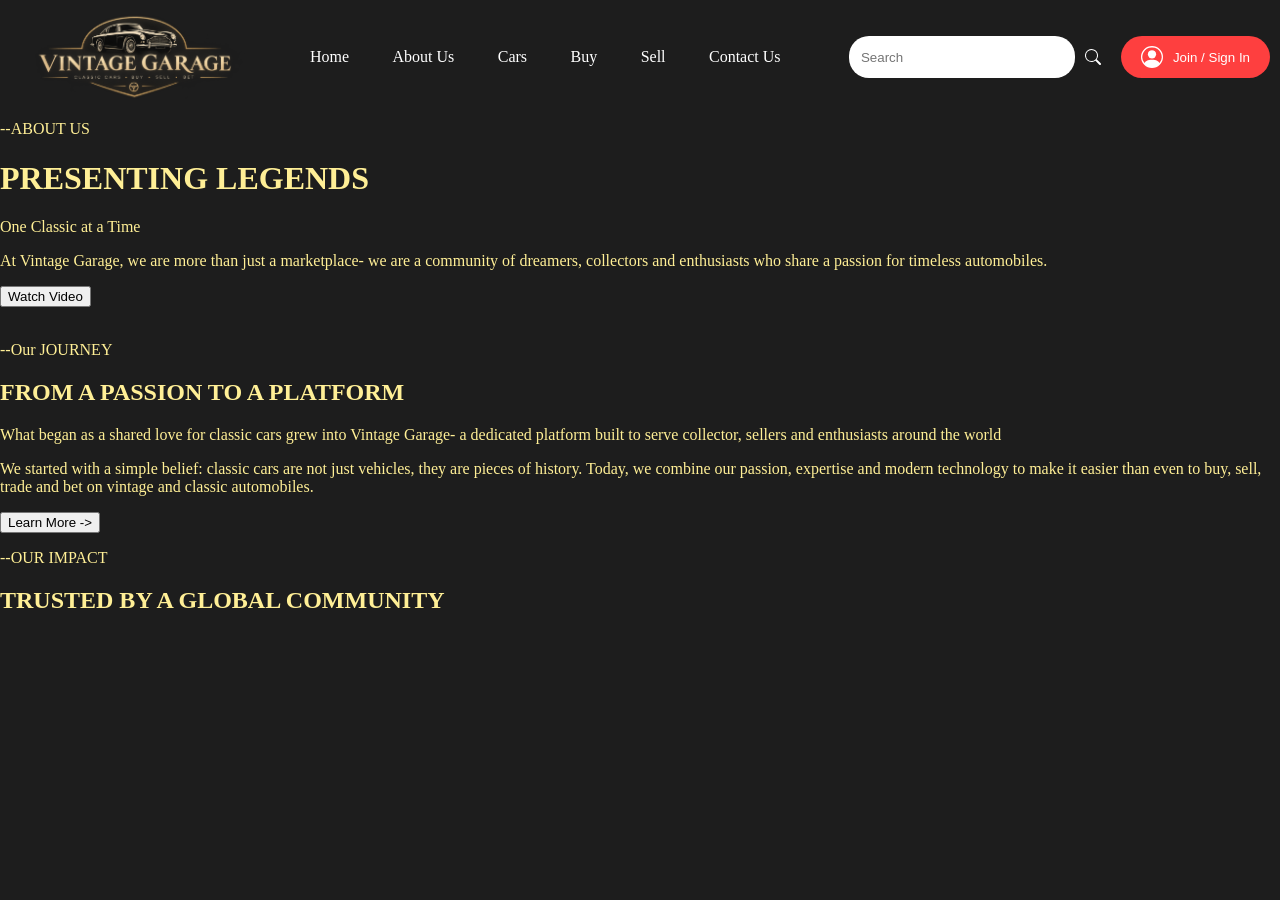
==== About.html @ 6bc0d579 "Initial commit" ====
<!DOCTYPE html>
<html lang="en">
  <head>
  <link rel="stylesheet" href="Style/about.css">
   <link rel="stylesheet" href="Style/nav.css">
    
    <style>

    </style>

   </head>
   <body>

	  <div class="top">

      <div class="logo">
        <img class="logo-img" alt="Main-Logo" src="pic/logo.png">
      </div>    
						
      <div class="navi">
        <div class="nav-tab"><a>Home </a></div>
        <div class="nav-tab"><a>About Us</a></div>
        <div class="nav-tab"><a>Cars</a></div>
        <div class="nav-tab"><a>Buy</a></div>
        <div class="nav-tab"><a>Sell</a></div>
        <div class="nav-tab"><a>Contact Us</a></div>
      </div>

      <div class="search">
        <input class="search-bar" type="text" placeholder="Search">
        <svg xmlns="http://www.w3.org/2000/svg" width="20" height="20" fill="currentColor" class="bi-bi-search" viewBox="0 0 16 16">
          <path d="M11.742 10.344a6.5 6.5 0 1 0-1.397 1.398h-.001q.044.06.098.115l3.85 3.85a1 1 0 0 0 1.415-1.414l-3.85-3.85a1 1 0 0 0-.115-.1zM12 6.5a5.5 5.5 0 1 1-11 0 5.5 5.5 0 0 1 11 0"/>
        </svg>
      </div>

      <div  class="login">
        <button>
          <svg xmlns="http://www.w3.org/2000/svg" width="22" height="22" fill="currentColor" class="bi-bi-person-circle" viewBox="0 0 16 16">
            <path d="M11 6a3 3 0 1 1-6 0 3 3 0 0 1 6 0"/>
            <path fill-rule="evenodd" d="M0 8a8 8 0 1 1 16 0A8 8 0 0 1 0 8m8-7a7 7 0 0 0-5.468 11.37C3.242 11.226 4.805 10 8 10s4.757 1.225 5.468 2.37A7 7 0 0 0 8 1"/>
          </svg>
          Join / Sign In
        </button>
      </div>     
    </div>



    <div>
      <P>--ABOUT US</P>
      <h1>PRESENTING LEGENDS</h1>
      <p>One Classic at a Time</p>
      <p>At Vintage Garage, we are more than just a marketplace- 
        we are a community of dreamers, collectors and enthusiasts
         who share a passion for timeless automobiles.
      </p>
      <button>Watch Video</button>

    </div>

    <div>  
      <img scr="people-car">

      <p>--Our JOURNEY</p>
      <h2>FROM A PASSION TO A PLATFORM</h2>
      <p>What began as a shared love for classic cars grew into Vintage Garage- 
        a dedicated platform built to serve collector, sellers and enthusiasts around the world
      </p>
      <p>
        We started with a simple belief: classic cars are not just vehicles, they are pieces of history.
        Today, we combine our passion, expertise and modern technology to make it easier 
        than even to buy, sell, trade and bet on vintage and classic automobiles.
      </p>
      <button>Learn More -></button>
    </div>

    <div>
      <p>--OUR IMPACT</p>
      <h2>TRUSTED BY A GLOBAL COMMUNITY</h2>
      
    </div>
    
</body>
</html>
---- Style/about.css ----
body
{
  padding:0%;
  margin:0%;
  background-color: rgba(0, 0, 0, 0.887);
  color:rgb(255, 239, 150);
}
---- Style/nav.css ----
.top
{
  display: flex;
  flex-wrap:wrap;

  margin:10px;
  gap:20px;

  justify-content:space-between;
  align-items: center; 
 
}

.logo{
  display:flex;
  max-width:250px;
     margin-left:auto ;
    margin-right: auto;
}
  .logo-img{
    width:100%;
    height:auto;
  }

.navi{
  flex:1;
  display:flex;
  justify-content:center;
  align-items:center;
  gap:25px;
  margin-left:30px;
  margin-right: 30px;
}
  .nav-tab{
    flex:auto;
    color:white;
    }
.search{
  display:flex;
  flex:1;
  max-width:20%;
  justify-content: flex-end;
  align-items:center;
  gap:5px;
}
  .search-bar{
    height:32px;
    width:100%;
    padding: 5px 12px;
    margin-right:2%;
    border:none;
    border-radius: 20px;
  }
  .bi-bi-search
  {
    color:white;
  }
  
.login{
  display: flex;
  justify-content:flex-end;  
  margin-left: auto;
  margin-right:auto;
  align-items:center;
  gap:5px;
}
  .login button{ 
    display:flex;
    flex:1;   
    border:none;
    background-color:rgb(254, 63, 63); 
    color:white;  
    justify-content: center;
    align-items: center;
    padding:10px 20px ;
    gap:10px;
    border-radius: 30px;
    cursor:pointer;
  }
  .login button svg{
    display:block;
  }
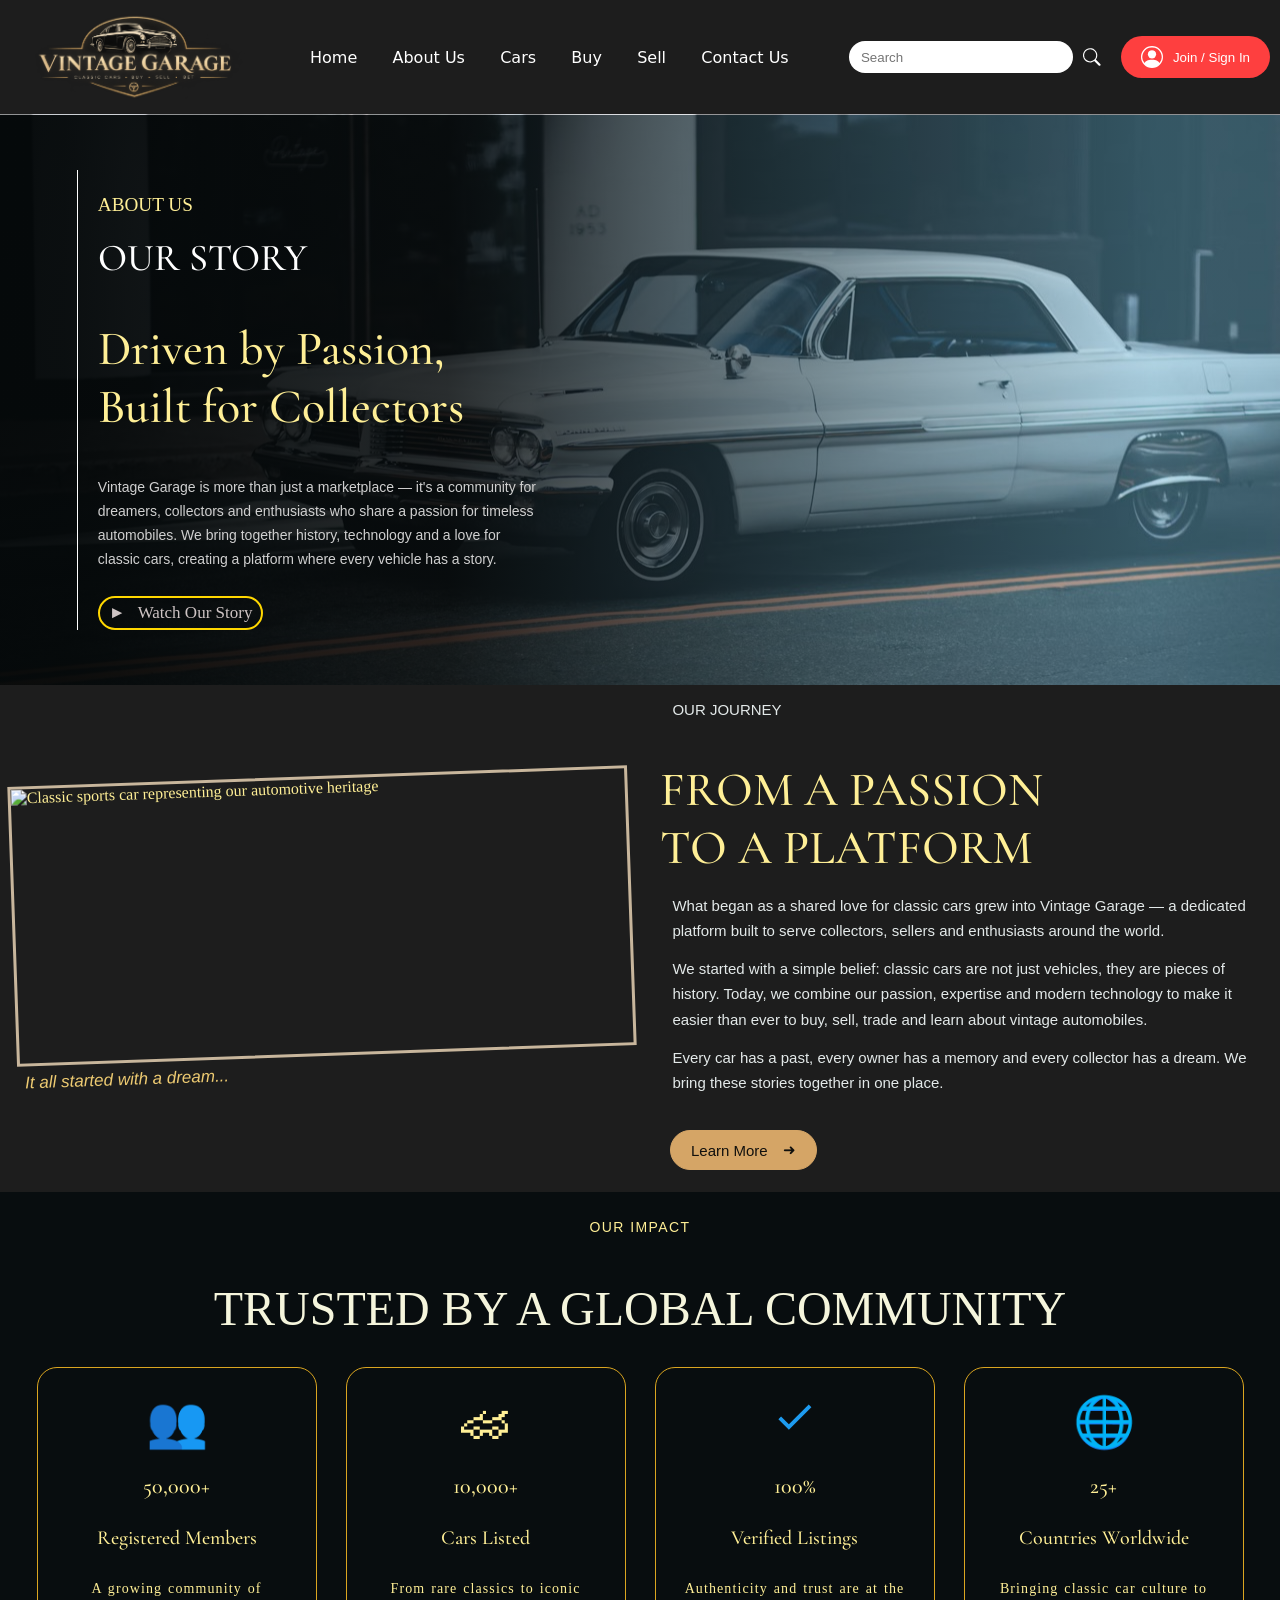
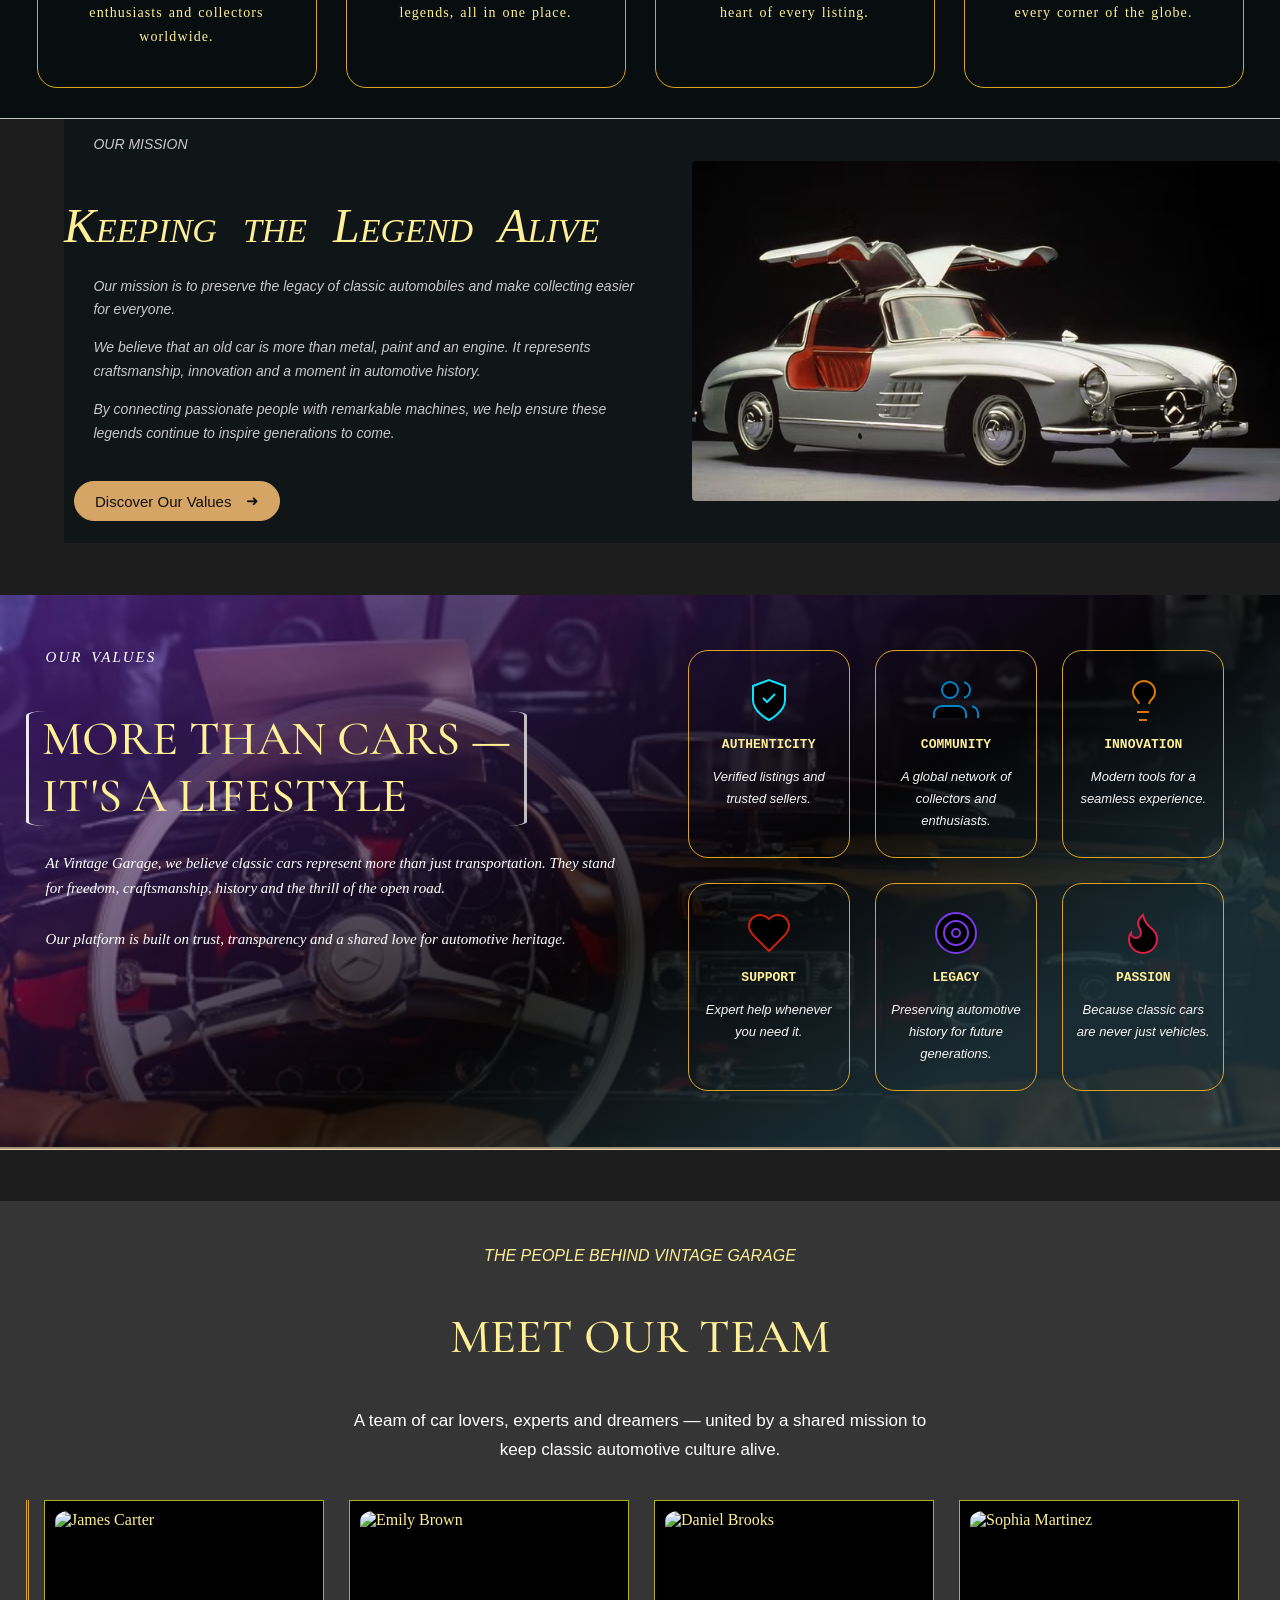
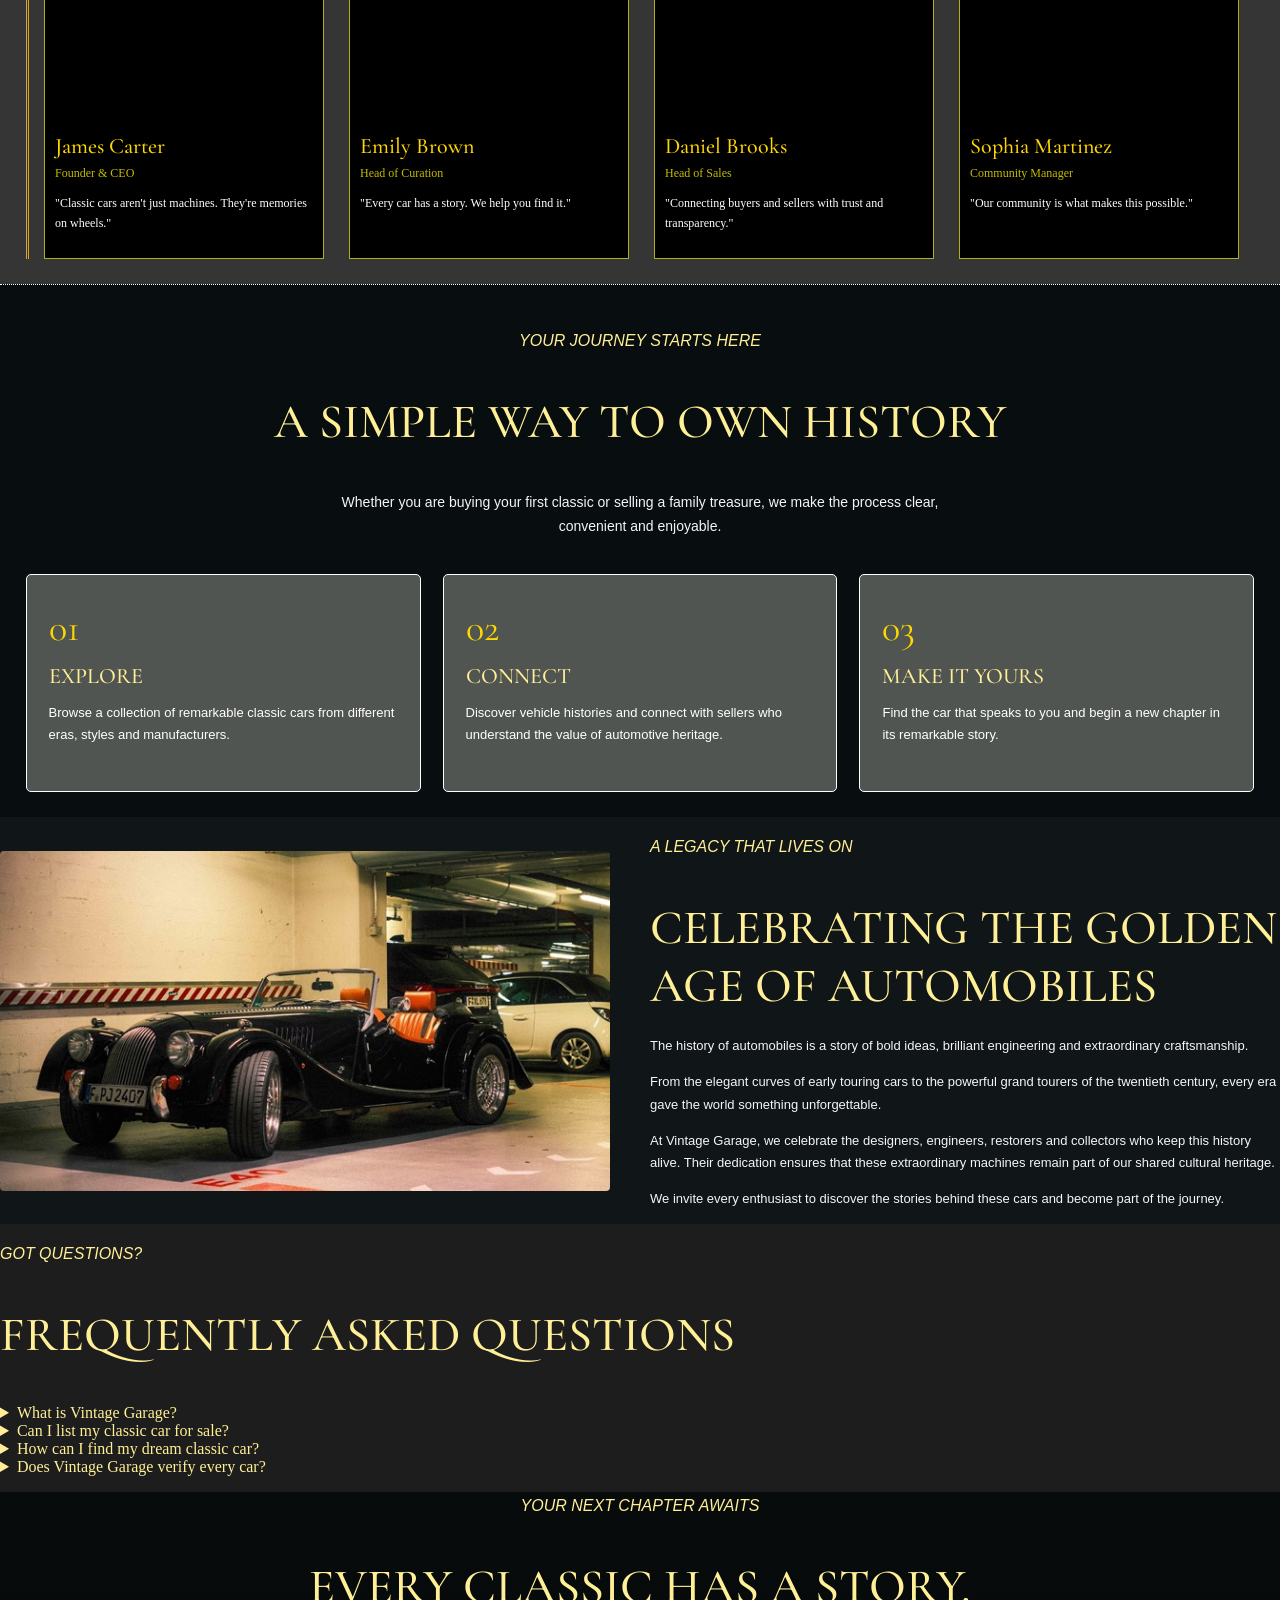
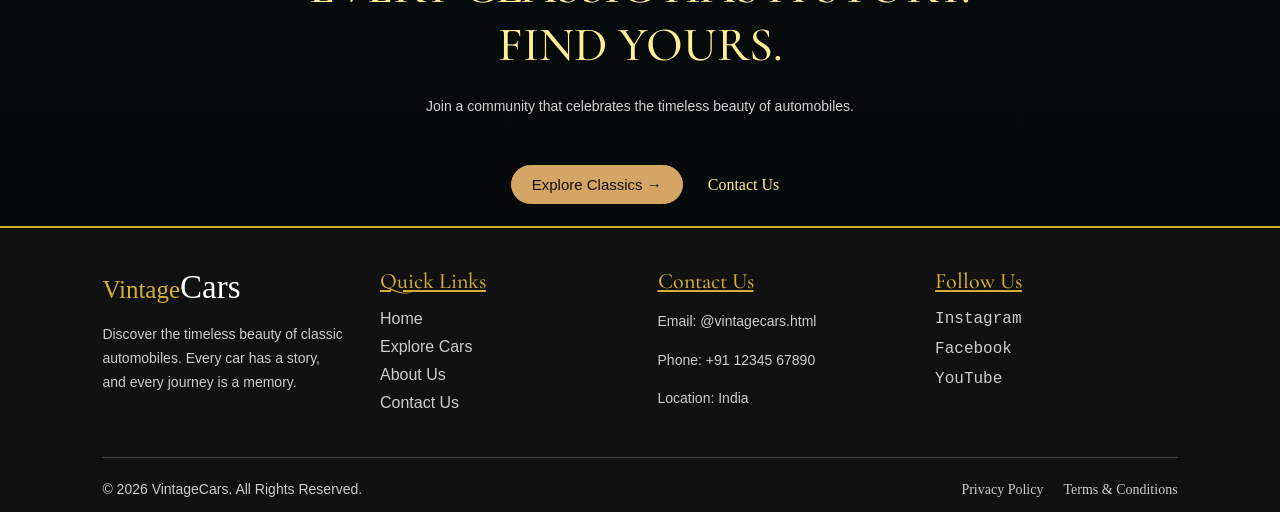
==== commit f7b7c5c6: "Updated pages and add new files" ====
--- a/About.html
+++ b/About.html
@@ -1,29 +1,36 @@
 <!DOCTYPE html>
 <html lang="en">
-  <head>
-  <link rel="stylesheet" href="Style/about.css">
-   <link rel="stylesheet" href="Style/nav.css">
-    
-    <style>
-
-    </style>
-
-   </head>
-   <body>
-
-	  <div class="top">
+<head>
+    <title>About Us. Vintage Garage</title>
+
+    <link rel="stylesheet" href="Style/about.css">
+    <link rel="stylesheet" href="Style/universal.css">
+    <link rel="stylesheet" href="Style/nav.css">
+
+      
+    <!-- Google Fonts -->
+    <link rel="preconnect" href="https://fonts.googleapis.com">
+    <link rel="preconnect" href="https://fonts.gstatic.com" crossorigin>
+    <link href="https://fonts.googleapis.com/css2?family=Cormorant+Garamond:wght@400;500;600;700&family=Poppins:wght@300;400;500;600&display=swap"
+    rel="stylesheet">
+</head>
+
+<body>
+
+<!-- nav -->
+   <div class="top">
 
       <div class="logo">
         <img class="logo-img" alt="Main-Logo" src="pic/logo.png">
       </div>    
 						
       <div class="navi">
-        <div class="nav-tab"><a>Home </a></div>
-        <div class="nav-tab"><a>About Us</a></div>
-        <div class="nav-tab"><a>Cars</a></div>
-        <div class="nav-tab"><a>Buy</a></div>
-        <div class="nav-tab"><a>Sell</a></div>
-        <div class="nav-tab"><a>Contact Us</a></div>
+        <div class="nav-tab"><a href="index.html" target="_self">Home </a></div>
+        <div class="nav-tab"><a href="About.html" target="_self">About Us</a></div>
+        <div class="nav-tab"><a href="cars.html" target="_self">Cars</a></div>
+        <div class="nav-tab"><a href="buy.html" target="_self">Buy</a></div>
+        <div class="nav-tab"><a href="sell.html" target="_self">Sell</a> </div>
+        <div class="nav-tab"><a href="contact.html" target="_self">Contact Us</a></div>
       </div>
 
       <div class="search">
@@ -43,42 +50,606 @@
         </button>
       </div>     
     </div>
-
-
-
-    <div>
-      <P>--ABOUT US</P>
-      <h1>PRESENTING LEGENDS</h1>
-      <p>One Classic at a Time</p>
-      <p>At Vintage Garage, we are more than just a marketplace- 
-        we are a community of dreamers, collectors and enthusiasts
-         who share a passion for timeless automobiles.
-      </p>
-      <button>Watch Video</button>
+<!-- nav close -->
+
+
+
+     <!-- HERO SECTION -->
+        <section class="hero" id="home">
+
+            <div class="hero-content">
+
+                <p class="top-abt">ABOUT US</p>
+
+                <h1 class="stry">OUR STORY</h1>
+
+                <h2>Driven by Passion,<br>
+                    Built for Collectors</h2>
+
+                <p class="about-para">
+                    Vintage Garage is more than just a marketplace —
+                    it's a community for dreamers, collectors and
+                    enthusiasts who share a passion for timeless
+                    automobiles. We bring together history,
+                    technology and a love for classic cars, creating
+                    a platform where every vehicle has a story.
+                </p>
+
+                <a href="#journey" class="strylink">
+                  <span>&#9658;</span>
+
+                    Watch Our Story
+                </a>
+
+            </div>
+
+        </section>
+
+
+
+        <!-- JOURNEY -->
+        <section class="journey" id="story">
+
+            <div class="journey-image">
+                <img
+                    src="https://images.unsplash.com/photo-1503376780353-7e6692767b70?auto=format&fit=crop&w=1100&q=85"
+                    alt="Classic sports car representing our automotive heritage">
+                <p class="image-caption">
+                    It all started with a dream...
+                </p>
+            </div>
+
+            <div class="journey-content" id="journey">
+
+                <p class="journey-top">OUR JOURNEY</p>
+
+                <h2>FROM A PASSION<br>
+                    TO A PLATFORM</h2>
+
+                <p>
+                    What began as a shared love for classic cars
+                    grew into Vintage Garage — a dedicated platform
+                    built to serve collectors, sellers and
+                    enthusiasts around the world.
+                </p>
+
+                <p>
+                    We started with a simple belief: classic cars
+                    are not just vehicles, they are pieces of history.
+                    Today, we combine our passion, expertise and
+                    modern technology to make it easier than ever
+                    to buy, sell, trade and learn about vintage
+                    automobiles.
+                </p>
+
+                <p>
+                    Every car has a past, every owner has a memory
+                    and every collector has a dream. We bring
+                    these stories together in one place.
+                </p>
+
+                <a href="#mission" class="gold-btn">
+                    Learn More <span>➜</span>
+                </a>
+
+            </div>
+
+        </section>
+
+
+        <!-- impact-->
+        <section class="impact" id="cars">
+
+            <p class="ipt-top">OUR IMPACT</p>
+
+            <h2 class="section-heading">
+                TRUSTED BY A GLOBAL COMMUNITY
+            </h2>
+
+            <div class="stats-container">
+
+                <div class="stat-card">
+                    <span class="stat-icon">&#128101;</span>
+                    <h3>50,000+</h  3>
+                    <h4>Registered Members</h4>
+                    <p>
+                        A growing community of enthusiasts
+                        and collectors worldwide.
+                    </p>
+                </div>
+
+                <div class="stat-card">
+                    <span class="stat-icon"> &#127950;</span>
+                    <h3>10,000+</h3>
+                    <h4>Cars Listed</h4>
+                    <p>
+                        From rare classics to iconic legends,
+                        all in one place.
+                    </p>
+                </div>
+
+                <div class="stat-card">
+                  <span class="stat-icon">
+                      <svg xmlns="http://w3.org" viewBox="0 0 24 24" width="45" height="45" style="fill: #1D9BF0;">
+                      <path d = "M9 16.17L4.83 12l-1.42 1.41L9 19 21 7l-1.41-1.41L9 16.17z"/>
+                    </svg>
+                   
+                  </span>
+                    <h3>100%</h3>
+                    <h4>Verified Listings</h4>
+                    <p>
+                        Authenticity and trust are at the heart
+                        of every listing.
+                    </p>
+                </div>
+
+                <div class="stat-card">
+                    <span class="stat-icon">&#127760;</span>
+                    <h3>25+</h3>
+                    <h4>Countries Worldwide</h4>
+                    <p>
+                        Bringing classic car culture to every
+                        corner of the globe.
+                    </p>
+                </div>
+
+            </div>
+
+        </section>
+
+
+        <!-- OUR MISSION -->
+        <section class="mission" id="mission">
+
+            <div class="mission-content">
+
+                <p class="misn-top">OUR MISSION</p>
+
+                <h2>Keeping the Legend Alive</h2>
+
+                <p>
+                    Our mission is to preserve the legacy of
+                    classic automobiles and make collecting
+                    easier for everyone.
+                </p>
+
+                <p>
+                    We believe that an old car is more than
+                    metal, paint and an engine. It represents
+                    craftsmanship, innovation and a moment
+                    in automotive history.
+                </p>
+
+                <p>
+                    By connecting passionate people with
+                    remarkable machines, we help ensure
+                    these legends continue to inspire
+                    generations to come.
+                </p>
+
+                <a href="#values" class="gold-btn">
+                    Discover Our Values <span>➜</span>
+                </a>
+
+            </div>
+
+            <div class="mission-image">
+                <img
+                    src="pic/slr_mission.jpeg" 
+                    alt="Beautiful automobile showcasing timeless design"
+                    >
+            </div>
+
+        </section>
+
+
+        <!-- OUR VALUES -->
+        <section class="values" id="values">
+
+            <div class="values-intro">
+
+                <p class="value-top">OUR VALUES</p>
+
+                <h2>MORE THAN CARS —<br>
+                    IT'S A LIFESTYLE</h2>
+
+                <p>
+                    At Vintage Garage, we believe classic cars
+                    represent more than just transportation.
+                    They stand for freedom, craftsmanship,
+                    history and the thrill of the open road.
+                </p>
+
+                <p>
+                    Our platform is built on trust, transparency
+                    and a shared love for automotive heritage.
+                </p>
+
+            </div>
+
+            <div class="values-container">
+
+                <article class="value-card">
+                    <span class="value-icon"><svg class="authenticity" viewBox="0 0 24 24">
+                    <path d="M12 22s8-4 8-10V5l-8-3-8 3v7c0 6 8 10 8 10z"/>
+                    <path d="m9 11 2 2 4-4"/> </svg>
+                  </span>
+                    <h3>AUTHENTICITY</h3>
+                    <p>Verified listings and trusted sellers.</p>
+                </article>
+
+                <article class="value-card">
+                    <span class="value-icon">
+                      <svg viewBox="0 0 24 24" class="community">
+                    <path d="M17 21v-2a4 4 0 0 0-4-4H5a4 4 0 0 0-4 4v2"/>
+                    <circle cx="9" cy="7" r="4"/>
+                    <path d="M23 21v-2a4 4 0 0 0-3-3.87"/>
+                    <path d="M16 3.13a4 4 0 0 1 0 7.75"/>
+                </svg>
+                    </span>
+                    <h3>COMMUNITY</h3>
+                    <p>A global network of collectors and enthusiasts.</p>
+                </article>
+
+                <article class="value-card">
+                    <span class="value-icon" >
+                      <svg viewBox="0 0 24 24" class="innovation">
+                      <path d="M15 14c.2-1 .7-1.7 1.5-2.5 1-.9 1.5-2.2 1.5-3.5A5.5 5.5 0 0 0 12.5 2.5c-3 0-5.5 2.5-5.5 5.5 0 1.3.5 2.6 1.5 3.5.8.8 1.3 1.5 1.5 2.5"/>
+                      <path d="M9 18h6M10 22h4"/>
+                      </svg>
+                    </span>
+                    <h3>INNOVATION</h3>
+                    <p>Modern tools for a seamless experience.</p>
+                </article>
+
+                <article class="value-card">
+                    <span class="value-icon"><svg viewBox="0 0 24 24" class="support">
+                    <path d="M19 14c1.49-1.46 3-3.21 3-5.5A5.5 5.5 0 0 0 16.5 3c-1.76 0-3 .5-4.5 2-1.5-1.5-2.74-2-4.5-2A5.5 5.5 0 0 0 2 8.5c0 2.3 1.5 4.05 3 5.5l7 7Z"/>
+                </svg></span>
+                    <h3>SUPPORT</h3>
+                    <p>Expert help whenever you need it.</p>
+                </article>
+
+                <article class="value-card">
+                    <span class="value-icon"><svg viewBox="0 0 24 24" class="legacy">
+                    <circle cx="12" cy="12" r="10"/>
+                    <circle cx="12" cy="12" r="6"/>
+                    <circle cx="12" cy="12" r="2"/>
+                </svg></span>
+                    <h3>LEGACY</h3>
+                    <p>Preserving automotive history for future generations.</p>
+                </article>
+
+                <article class="value-card">
+                    <span class="value-icon"><svg viewBox="0 0 24 24" class="passion">
+                    <path d="M8.5 14.5A2.5 2.5 0 0 0 11 12c0-1.38-.5-2-1-3-1.072-2.143-.224-4.054 2-6 .5 2.5 2 4.9 4 6.5 2 1.6 3 3.5 3 5.5a7 7 0 1 1-14 0c0-1.153.433-2.294 1-3a2.5 2.5 0 0 0 2.5 2.5z"/>
+                </svg></span>
+                    <h3>PASSION</h3>
+                    <p>Because classic cars are never just vehicles.</p>
+                </article>
+
+            </div>
+
+        </section>
+
+
+        <!-- TEAM SECTION -->
+        <section class="team" id="team">
+
+            <p class="eyebrow">THE PEOPLE BEHIND VINTAGE GARAGE</p>
+
+            <h2 class="section-heading">MEET OUR TEAM</h2>
+
+            <p class="team-intro">
+                A team of car lovers, experts and dreamers —
+                united by a shared mission to keep classic
+                automotive culture alive.
+            </p>
+
+            <div class="team-container">
+
+                <article class="team-card">
+                    <img
+                        src="https://images.unsplash.com/photo-1560250097-0b93528c311a?auto=format&fit=crop&w=600&q=80"
+                        alt="James Carter">
+                    <h3>James Carter</h3>
+                    <span class="job-title">Founder & CEO</span>
+                    <p>
+                        "Classic cars aren't just machines.
+                        They're memories on wheels."
+                    </p>
+                </article>
+
+                <article class="team-card">
+                    <img
+                        src="https://images.unsplash.com/photo-1580489944761-15a19d654956?auto=format&fit=crop&w=600&q=80"
+                        alt="Emily Brown">
+                    <h3>Emily Brown</h3>
+                    <span class="job-title">Head of Curation</span>
+                    <p>
+                        "Every car has a story.
+                        We help you find it."
+                    </p>
+                </article>
+
+                <article class="team-card">
+                    <img
+                        src="https://images.unsplash.com/photo-1500648767791-00dcc994a43e?auto=format&fit=crop&w=600&q=80"
+                        alt="Daniel Brooks">
+                    <h3>Daniel Brooks</h3>
+                    <span class="job-title">Head of Sales</span>
+                    <p>
+                        "Connecting buyers and sellers
+                        with trust and transparency."
+                    </p>
+                </article>
+
+                <article class="team-card">
+                    <img
+                        src="https://images.unsplash.com/photo-1534528741775-53994a69daeb?auto=format&fit=crop&w=600&q=80"
+                        alt="Sophia Martinez">
+                    <h3>Sophia Martinez</h3>
+                    <span class="job-title">Community Manager</span>
+                    <p>
+                        "Our community is what
+                        makes this possible."
+                    </p>
+                </article>
+
+            </div>
+
+        </section>
+
+
+        <!--procs -->
+        <section class="process">
+
+            <p class="eyebrow">YOUR JOURNEY STARTS HERE</p>
+
+            <h2 class="section-heading">A SIMPLE WAY TO OWN HISTORY</h2>
+
+            <p class="process-intro">
+                Whether you are buying your first classic or
+                selling a family treasure, we make the process
+                clear, convenient and enjoyable.
+            </p>
+
+            <div class="process-container">
+
+                <article class="process-card">
+                    <span>01</span>
+                    <h3>EXPLORE</h3>
+                    <p>
+                        Browse a collection of remarkable
+                        classic cars from different eras,
+                        styles and manufacturers.
+                    </p>
+                </article>
+
+                <article class="process-card">
+                    <span>02</span>
+                    <h3>CONNECT</h3>
+                    <p>
+                        Discover vehicle histories and
+                        connect with sellers who understand
+                        the value of automotive heritage.
+                    </p>
+                </article>
+
+                <article class="process-card">
+                    <span>03</span>
+                    <h3>MAKE IT YOURS</h3>
+                    <p>
+                        Find the car that speaks to you
+                        and begin a new chapter in its
+                        remarkable story.
+                    </p>
+                </article>
+
+            </div>
+
+        </section>
+
+
+
+        <!-- OUR HERITAGE -->
+        <section class="heritage section-padding">
+
+            <div class="heritage-image">
+                <img
+                    src="pic/vintage_open.jpeg"
+                    alt="Automotive design and classic motoring">
+            </div>
+
+            <div class="heritage-content">
+
+                <p class="eyebrow">A LEGACY THAT LIVES ON</p>
+
+                <h2>CELEBRATING THE GOLDEN AGE OF AUTOMOBILES</h2>
+
+                <p>
+                    The history of automobiles is a story of
+                    bold ideas, brilliant engineering and
+                    extraordinary craftsmanship.
+                </p>
+
+                <p>
+                    From the elegant curves of early touring
+                    cars to the powerful grand tourers of
+                    the twentieth century, every era gave
+                    the world something unforgettable.
+                </p>
+
+                <p>
+                    At Vintage Garage, we celebrate the
+                    designers, engineers, restorers and
+                    collectors who keep this history alive.
+                    Their dedication ensures that these
+                    extraordinary machines remain part
+                    of our shared cultural heritage.
+                </p>
+
+                <p>
+                    We invite every enthusiast to discover
+                    the stories behind these cars and
+                    become part of the journey.
+                </p>
+
+            </div>
+
+        </section>
+
+
+        <!-- FAQ SECTION -->
+        <section class="faq section-padding">
+
+            <p class="eyebrow">GOT QUESTIONS?</p>
+
+            <h2 class="section-heading">
+                FREQUENTLY ASKED QUESTIONS
+            </h2>
+
+            <div class="faq-container">
+
+                <details class="faq-item">
+                    <summary>What is Vintage Garage?</summary>
+                    <p>
+                        Vintage Garage is a concept marketplace
+                        for classic car enthusiasts to discover
+                        vehicles, explore automotive history
+                        and connect with other collectors.
+                    </p>
+                </details>
+
+                <details class="faq-item">
+                    <summary>Can I list my classic car for sale?</summary>
+                    <p>
+                        Yes. In a fully developed version,
+                        owners could submit their vehicle details,
+                        photographs and asking price for review.
+                    </p>
+                </details>
+
+                <details class="faq-item">
+                    <summary>How can I find my dream classic car?</summary>
+                    <p>
+                        You can explore listings, compare
+                        vehicle details and contact sellers
+                        to learn more about the cars you love.
+                    </p>
+                </details>
+
+                <details class="faq-item">
+                    <summary>Does Vintage Garage verify every car?</summary>
+                    <p>
+                        Vehicle verification would depend on
+                        the inspection and verification services
+                        implemented by the actual platform.
+                    </p>
+                </details>
+
+            </div>
+
+        </section>
+
+
+        <!-- CALL TO ACTION -->
+        <section class="cta section-padding">
+
+            <p class="eyebrow">YOUR NEXT CHAPTER AWAITS</p>
+
+            <h2>EVERY CLASSIC HAS A STORY.<br>
+                FIND YOURS.</h2>
+
+            <p>
+                Join a community that celebrates the
+                timeless beauty of automobiles.
+            </p>
+
+            <div class="cta-buttons">
+                <a href="#cars" class="gold-btn">Explore Classics →</a>
+                <a href="#contact" class="outline-btn">Contact Us</a>
+            </div>
+
+        </section>
+
+    </main>
+
+
+     <!-- footer start -->
+
+    <footer class="footer">
+
+    <div class="footer-container">
+
+        <!-- Website Info -->
+        <div class="footer-box footer-about">
+            <h2>Vintage<span>Cars</span></h2>
+
+            <p>
+                Discover the timeless beauty of classic automobiles.
+                Every car has a story, and every journey is a memory.
+            </p>
+        </div>
+
+
+        <!-- Quick Links -->
+        <div class="footer-box">
+            <h3>Quick Links</h3>
+
+            <ul>
+                <li><a href="index.html">Home</a></li>
+                <li><a href="cars.html">Explore Cars</a></li>
+                <li><a href="about.html">About Us</a></li>
+                <li><a href="contact.html">Contact Us</a></li>
+            </ul>
+        </div>
+
+
+        <!-- Contact Info -->
+        <div class="footer-box">
+            <h3>Contact Us</h3>
+
+            <p>Email: <a href="mailto:vintage_fake.com">
+                @vintagecars.html
+            </a></p>
+
+            <p>Phone: <a href="tel:+91xxx-xxxxxxx">
+                +91 12345 67890
+            </a></p>
+
+            <p>Location: India</p>
+        </div>
+
+
+        <!-- Social Links -->
+        <div class="footer-box">
+            <h3>Follow Us</h3>
+
+            <div class="social-links">
+                <a href="https://www.instagram.com/_user_rwt_/">Instagram</a>
+                <a href="https://www.facebook.com/">Facebook</a>
+                <a href="https://www.youtube.com/">YouTube</a>
+            </div>
+        </div>
 
     </div>
 
-    <div>  
-      <img scr="people-car">
-
-      <p>--Our JOURNEY</p>
-      <h2>FROM A PASSION TO A PLATFORM</h2>
-      <p>What began as a shared love for classic cars grew into Vintage Garage- 
-        a dedicated platform built to serve collector, sellers and enthusiasts around the world
-      </p>
-      <p>
-        We started with a simple belief: classic cars are not just vehicles, they are pieces of history.
-        Today, we combine our passion, expertise and modern technology to make it easier 
-        than even to buy, sell, trade and bet on vintage and classic automobiles.
-      </p>
-      <button>Learn More -></button>
+
+    <!-- Bottom Footer -->
+    <div class="footer-bottom">
+
+        <p>&copy; 2026 VintageCars. All Rights Reserved.</p>
+
+        <div class="footer-policy">
+            <a href=".html">Privacy Policy</a>
+            <a href=".html">Terms & Conditions</a>
+        </div>
+
     </div>
 
-    <div>
-      <p>--OUR IMPACT</p>
-      <h2>TRUSTED BY A GLOBAL COMMUNITY</h2>
-      
-    </div>
-    
+</footer>
+
+
 </body>
 </html>
--- a/Style/about.css
+++ b/Style/about.css
@@ -1,7 +1,756 @@
-body
-{
-  padding:0%;
-  margin:0%;
-  background-color: rgba(0, 0, 0, 0.887);
-  color:rgb(255, 239, 150);
-}+h1, h2, h3, h4 {
+    font-family: 'Cormorant Garamond', serif;
+    font-weight: 600;
+    line-height: 1.15;
+}
+
+h1 {
+    font-size: 38px;
+}
+
+h2 {
+    font-size: 48px;
+}
+
+h3 {
+    font-size: 22px;
+}
+
+p {
+    margin-bottom: 14px;
+}
+
+a {
+    color: inherit;
+    text-decoration: none;
+}
+
+img {
+    max-width: 100%;
+    display: block;
+}
+
+
+.hero {
+    min-height: 440px;
+    background-size: cover;
+    background-position: center;
+    background-repeat: no-repeat;
+    display: flex;
+    align-items: center;
+    padding: 55px 6%;
+     background-image:
+    linear-gradient(
+            90deg,
+            rgba(4, 8, 9, 0.96) 5%,
+            rgba(4, 8, 9, 0.83) 35%,
+            rgba(114, 216, 253, 0.3) 90%
+        ),
+        url("../pic/white_c_car.jpeg");
+    border-top: 1px solid rgba(255, 255, 255, 0.511);
+}
+
+.hero-content {
+    width: 100%;
+    max-width: 460px;
+    border-left: 1px solid white;
+    padding-left: 20px;
+}
+    .top-abt{
+        font-family: fantasy;
+        font-size: larger;
+    }
+
+.about-para{
+   color: #d0d0d0;
+}
+
+.stry{
+    color: white;
+    margin: 0;
+}
+
+.strylink{
+    display: inline-flex;
+    align-items: center;
+    gap: 12px;
+    margin-top: 10px;
+    font-size: 17px;
+    font-family: cursive;
+        /* font-size: 24;  */
+        color: rgb(206, 196, 196);
+        border: 2px solid gold;
+        padding: 5px 9px;
+        border-radius:20px;
+        transition: 0.3s all ease;
+    }
+    .strylink:hover{
+        color:black;
+        background-color: white;
+        border:2px solid white ;
+        border-radius:20px;
+         box-shadow: 8px 8px  22px rgba(166, 202, 215, 0.863);
+        transform: scale3d(1.1, 1.1, 1);
+       
+    }
+
+/* journey */
+
+.journey {
+    display: flex;
+    align-items: center;
+    justify-content: space-between;
+
+    flex-wrap: wrap;
+    gap: 40px;
+
+    background-color: transparent;
+}
+
+.journey-image {
+    flex: 1 1 320px;
+}
+
+.journey-image img {
+    width: 100%;
+    height: 280px;
+    object-fit: cover;
+    margin-left: 2%;
+    border: 3px solid #c8b69c;
+    transform: rotate(-2deg);
+}
+
+.image-caption {
+    color: rgb(238, 203, 114);
+    font-family:'Gill Sans', 'Gill Sans MT', Calibri, 'Trebuchet MS', sans-serif;
+    font-style: italic;
+    font-size: 17px;
+    margin-left: 4%;
+    margin-top: 3px;
+    transform: rotate(-2deg);
+}
+
+.journey-content {
+    flex: 1 1 320px;
+}
+
+.journey-content h2 {
+    margin-bottom: 15px;
+}
+
+.journey-top {
+color: #d4af37;
+}
+
+.journey-content p{
+    color:  #e3e9e9;
+    font-size: 15px;
+    margin:2%  2%;
+}
+
+.gold-btn
+/* , .outline-btn */
+ {
+    display: inline-flex;
+    align-items: center;
+    justify-content: center;
+    gap: 15px;
+    border: 1px solid #d5a566;
+    border-radius: 25px;
+    padding: 10px 20px;
+    margin: 22px 10px;
+    font-size: 15px;
+    font-family: Helvetica;
+    transition: 0.3s;
+}
+
+.gold-btn {
+    background-color: #d5a566;
+    color: #11100d;
+}
+
+.gold-btn:hover {
+    background-color:#efd4a2;
+    border-color: #efd4a2;
+    box-shadow: 4px 4px 22px rgba(255, 255, 255, 0.511) ;
+    transform:translateX(12px)
+}
+
+/* .outline-btn {
+    color:#d5a566 ;
+    background-color: transparent;
+}
+
+.outline-btn:hover {
+    background-color: #d5a566;
+    color: #11100d;
+     box-shadow: 4px 4px 22px rgba(255, 255, 255, 0.511) ;
+    transform:translateY(12px)
+} */
+
+
+
+/* impcat */
+
+.impact {
+    text-align: center;
+    background-color: #080d0f;
+    border-bottom: 1px solid #c3c3c3;
+    justify-content: center;
+    padding-top: 10px;
+    
+}
+    .ipt-top{
+        letter-spacing: 1.4px;
+        font-family: Impact, Haettenschweiler, 'Arial Narrow Bold', sans-serif;
+    }
+.impact h2{
+    font-family: fantasy;
+    color: beige;
+    margin-bottom: 0px;
+}
+
+.stats-container{
+    display: flex;
+    align-items: stretch;
+    justify-content: center;
+    margin-top: 30px;
+    margin-bottom: 30px;
+     gap: 29px;
+}
+
+.stat-card , .value-card{
+    flex: 1 1 180px;
+    max-width: 280px;
+    padding: 25px 18px;
+    border: 1px solid goldenrod;
+    border-radius: 20px;
+    transition: 0.5s all ease;
+}
+
+    .stat-card h4{
+        font-size: 20px;
+    }
+    .stat-card p{
+        font-family:cursive;
+        letter-spacing: 1.1px;
+        word-spacing: 1.3px;
+    }
+    .stat-icon{
+        font-size: 50px;
+    }
+    .stat-card:hover , .value-card:hover{
+        transform: scale(1.1);
+        color: white;
+        background-color: rgb(133, 95, 0);
+        box-shadow: 3px 6px 23px rgba(166, 202, 215, 0.863);
+    }
+
+/* mission */
+.mission {
+    display: flex;
+    align-items: center;
+    justify-content: space-between;
+    flex-wrap: wrap;
+    gap: 40px;
+    background-color: #101517;
+    margin-left: 5%;
+}
+
+.mission-content {
+    flex: 1 1 300px;
+    min-width: 0;
+}
+
+.mission-content h2 {
+    margin-bottom: 20px;
+    font-style: oblique;
+    font-family: fantasy;
+    font-variant: small-caps;
+    word-spacing: 14px;
+}
+.mission-content p{
+    font-family: 'Segoe UI', Tahoma, Geneva, Verdana, sans-serif;
+    color:rgb(201, 200, 200);
+    font-size: 14px;
+    font-style:italic;
+    margin-left: 5%;
+}
+
+.misn-top{
+    font-size: 20px;
+}
+
+.mission-image {
+    flex: 1 1 300px;
+    min-width: 0;
+}
+
+.mission-image img {
+    width: 100%;
+    height: 340px;
+    object-fit: cover;
+    border-radius: 4px;
+}
+
+
+/* value  */
+
+.values {
+    display: flex;
+    align-items: stretch;
+    justify-content: space-between;
+    flex-wrap: wrap;
+    gap: 35px;
+    background-image:
+            linear-gradient(
+            150deg,
+            rgba(123, 30, 230, 0.343) 5%,
+            rgba(0, 0, 0, 0.83) 55%,
+            rgba(24, 47, 53, 0.86)80%       
+        ),url(../pic/mercedes_steer.jpeg);
+    background-repeat: no-repeat;
+    background-size: cover;
+    object-fit: contain; 
+    padding: 2%;
+    margin:4% 0px ;
+    border-bottom: 3px groove wheat;
+}
+
+.value-top{
+    letter-spacing: 2px;
+    word-spacing: 3px;
+    margin-left: 23%;
+    font-size: 29px;
+}
+
+.values-intro {
+    flex: 1 1 260px;
+    min-width: 0;
+}
+
+.values-intro h2 {
+    width: fit-content;
+    margin-bottom: 18px;
+    border-radius: 4%;
+    padding:0px 13px ;
+    border-left: 3px solid rgba(255, 255, 255, 0.901);
+    border-right: 3px solid rgba(255, 255, 255, 0.722);
+}
+
+
+.values-intro p{
+    color: #ffffff;
+    font-size: 15px;
+    font-family: fantasy;
+    font-style: italic;
+    margin-left: 20px;
+    margin-top: 25px;
+}
+
+.values-container {
+    flex: 1 1 200px;
+    display: flex;
+    flex-wrap: wrap;
+    align-items: stretch;
+    justify-content: center;
+    margin:30px;
+    gap: 25px;
+    
+}
+
+
+.authenticity { stroke: #0de3ff; }
+        .community {  stroke: #0284c7; }
+        .innovation { stroke: #d97706; }
+        .support {stroke: #c5210e; }
+        .legacy {stroke: #7c3aed; }
+        .passion {stroke: #e11d48; }
+        
+
+.value-card {
+    flex: 1 1 150px;
+    min-width: 0;
+    text-align: center;
+    padding: 25px 12px;
+
+}
+
+.value-icon {
+    display: flex;
+    align-items: center;
+    justify-content: center;
+    width: 48px;
+    height: 48px;
+    border: 1px solid var(--gold);
+    border-radius: 50%;
+    font-size: 25px;
+    margin: 0 auto 12px;
+}
+
+.value-card h3 {
+    font-family:monospace;
+    font-size: 13px;
+    font-weight: 600;
+    margin-bottom: 5px;
+}
+
+.value-card p {
+    color: whitesmoke;
+    font-size: 13px;
+    margin-bottom: 0;
+    font-style: oblique;
+}
+
+
+/* team */
+
+.team {
+    text-align: center;
+    background-color: #353535;
+    padding: 2%;
+}
+
+.eyebrow {
+    justify-content: center;
+    font-family: 'Trebuchet MS', 'Lucida Sans Unicode', 'Lucida Grande', 'Lucida Sans', Arial, sans-serif;
+    font-size: 16px;
+    font-style: oblique;
+    font-weight: lighter;
+}
+
+.team-intro {
+    max-width: 600px;
+    margin: 0 auto 35px;
+    color: white;
+    font-size: 17px;
+}
+
+.team-container {
+    display: flex;
+    justify-content: center;
+    align-items: stretch;
+    flex-wrap: wrap;
+    gap: 25px;
+    border-left: 3px double goldenrod;
+}
+
+.team-card {
+    flex: 1 1 200px;
+    max-width: 280px;
+    background-color: black;
+    border: 1px solid rgb(177, 174, 32);
+    min-width: 0;
+    text-align: left;
+    padding: 10px;
+    transition: transform 0.3s ;
+}
+
+.team-card:hover {
+    transform: translateY(-5px);
+    border-color: gold;
+    background-color: rgba(129, 93, 3, 0.735);
+    box-shadow:2px 2px 20px rgba(255, 204, 63, 0.511);
+}
+
+.team-card img {
+    width: 100%;
+    height: 200px;
+    object-fit: cover;
+    border-radius: 5%;
+    margin-bottom: 15px;
+}
+
+.team-card h3 {
+    color: gold;
+    font-size: 22px;
+    margin-bottom: 4px;
+}
+
+.team-card span{
+    font-family: fantasy;
+    font-size: 12px;
+}
+
+.team-card p {
+    font-size: 12px;
+    color: white;
+    font-family: cursive;
+}
+
+.team-card .job-title {
+    color: rgb(194, 188, 2);
+    margin-bottom: 12px;
+}
+
+
+
+/* procss */
+
+.process {
+    text-align: center;
+    background-color: #080d0f;
+    padding: 2%;
+    border-top: 1px dotted rgb(255, 255, 255);
+}
+
+.process-intro {
+    max-width: 650px;
+    margin: 0 auto 35px;
+    color: whitesmoke;
+}
+
+.process-container {
+    display: flex;
+    gap: 22px;
+    align-items: stretch;
+    justify-content: center;
+    flex-wrap: wrap;
+    
+}
+
+.process-card {
+    flex: 1 1 240px;
+    min-width: 0;
+
+    padding: 30px 22px;
+
+    text-align: left;
+    background-color: rgb(81, 85, 81);
+    border: 1px solid rgb(254, 253, 253);
+    border-radius: 5px;
+}
+
+.process-card > span {
+    color: gold;
+    font-family: 'Cormorant Garamond', serif;
+    font-size: 38px;
+}
+
+.process-card h3 {
+    margin: 12px 0;
+}
+
+.process-card p {
+    color: white;
+    font-size: 13px;
+}
+
+
+
+
+.heritage {
+    display: flex;
+    align-items: center;
+    justify-content: space-between;
+
+    flex-wrap: wrap;
+    gap: 40px;
+
+    background-color: #101517;
+}
+
+.heritage-image {
+    flex: 1 1 300px;
+    min-width: 0;
+}
+
+.heritage-image img {
+    width: 100%;
+    height: 340px;
+    object-fit: cover;
+    border-radius: 4px;
+}
+
+.heritage-content {
+    flex: 1 1 320px;
+    min-width: 0;
+}
+
+.heritage-content h2 {
+    margin-bottom: 20px;
+}
+
+.heritage-content p:not(.eyebrow) {
+    color: whitesmoke;
+    font-size: 13px;
+}
+
+
+/*  */
+
+/*  */
+
+
+/* last */
+
+.cta {
+    text-align: center;
+
+    background-image:
+        linear-gradient(
+            rgba(4, 8, 9, 0.86),
+            rgba(4, 8, 9, 0.93)
+        ),
+        url("https://images.unsplash.com/photo-1492144534655-ae79c964c9d7?auto=format&fit=crop&w=1600&q=80");
+
+    background-size: cover;
+    background-position: center;
+}
+
+.cta > .eyebrow {
+    justify-content: center;
+}
+
+.cta h2 {
+    color: var(--light-gold);
+    margin-bottom: 20px;
+}
+
+.cta > p:not(.eyebrow) {
+    color: #d2d2d2;
+}
+
+.cta-buttons {
+    display: flex;
+    justify-content: center;
+    align-items: center;
+
+    flex-wrap: wrap;
+    gap: 15px;
+
+    margin-top: 25px;
+}
+
+
+
+
+
+
+
+/*  --gold: #d5a566;
+    --light-gold: #efd4a2;
+    --dark-bg: #080d0f;
+    --card-bg: #101719;
+    --border-color: #343638;
+    --text-color: #eeeeee;
+    --muted-color: #b6b7b7;
+ */
+
+ 
+/* footer */
+
+.footer {
+    background-color: #111;
+    color: #ccc;
+    padding: 40px 8% 10px;
+    border-top: 2px solid #d4af37;
+}
+
+.footer-container {
+    display: flex;
+    justify-content: space-between;
+    align-items: flex-start;
+    flex-wrap: wrap;
+    gap: 35px;
+    padding-bottom: 35px;
+}
+
+
+/* Footer Sections */
+.footer-box {
+    display: flex;
+    flex-direction: column;
+    gap: 15px;
+    flex: 1;
+    min-width: 180px;
+}
+
+
+/* Website Name */
+.footer-about h2 {
+    color: #d4af37;
+    font-size: 25px;
+    margin: 0;
+    font-family: 'georgia', serif;
+}
+
+.footer-about h2 span {
+    color:white;
+    font-size: 33px;
+    font-family: cursive;
+  }
+
+.footer-about p {
+    line-height: 1.5;
+    max-width: 250px;
+}
+
+/* Headings */
+.footer-box h3 {
+    color: #d4af37;
+    font-size: 22px;
+    margin: 0;
+    text-decoration:underline;
+}
+
+/* Links */
+.footer-box ul {
+    list-style: none;
+    padding: 0;
+    margin: 0;
+}
+  .footer-box li {
+      margin-bottom: 10px;
+      font-family: 'Gill Sans', 'Gill Sans MT', Calibri, 'Trebuchet MS', sans-serif;
+  }
+
+.footer a {
+    color: #ccc;
+    text-decoration: none;
+    transition: 0.2s;
+}
+  .footer a:hover {
+      color: #d4af37;
+  }
+
+/* Paragraphs */
+.footer-box p {
+    margin: 0;
+    line-height: 1.7;
+    
+}
+
+/* Social Media */
+.social-links {
+    display: flex;
+    flex-direction: column;
+    align-items: flex-start;
+    gap: 12px;
+    font-family: 'Courier New', Courier, monospace;
+}
+
+/* Btm Footer */
+.footer-bottom {
+    display: flex;
+    justify-content: space-between;
+    align-items: center;
+    flex-wrap: wrap;
+    gap: 15px;
+    border-top: 1px solid #444;
+    padding-top: 20px;
+}
+
+  .footer-bottom p {
+      margin: 0;
+      font-size: 14px;
+  }
+
+  .footer-policy {
+    display: flex;
+    flex-wrap: wrap;
+    gap: 20px;
+}
+    .footer-policy a {
+        font-size: 14px;
+    }
--- a/Style/universal.css
+++ b/Style/universal.css
@@ -0,0 +1,23 @@
+body
+{
+  padding:0%;
+  margin:0%;
+  background-color: rgba(0, 0, 0, 0.887);
+  color:rgb(255, 239, 150);
+}
+*{
+  box-sizing:border-box;
+}
+
+h1, h2, h3, h4, h5, h6{
+  font-family: 'Cormorant Garamond', serif;
+  font-weight:500;
+  line-height:1.2;
+}
+
+p{
+    font-family: 'Montserrat', sans-serif;
+    font-size: 14px;
+    font-weight: 300;
+    line-height: 1.7;
+}
--- a/Style/nav.css
+++ b/Style/nav.css
@@ -8,7 +8,7 @@
 
   justify-content:space-between;
   align-items: center; 
- 
+
 }
 
 .logo{
@@ -34,7 +34,17 @@
   .nav-tab{
     flex:auto;
     color:white;
+    font-size:medium;
+    font-weight: lighter;
+    font-family: system-ui, -apple-system, "Segoe UI", Roboto, "Helvetica Neue", "Noto Sans", "Liberation Sans", Arial, sans-serif, "Apple Color Emoji", "Segoe UI Emoji", "Segoe UI Symbol", "Noto Color Emoji";
     }
+      .nav-tab a{
+        color:white;
+        text-decoration: none;
+      }
+        .nav-tab a:hover{
+          color:rgb(255, 224, 100);
+        }
 .search{
   display:flex;
   flex:1;
@@ -51,7 +61,7 @@
     border:none;
     border-radius: 20px;
   }
-  .bi-bi-search
+  .bi-bi-search     /*search-icon*/
   {
     color:white;
   }
@@ -80,4 +90,9 @@
   .login button svg{
     display:block;
   }
-  +
+nav a {
+    font-family: 'Montserrat', sans-serif;
+    font-size: 12px;
+    font-weight: 500;
+}
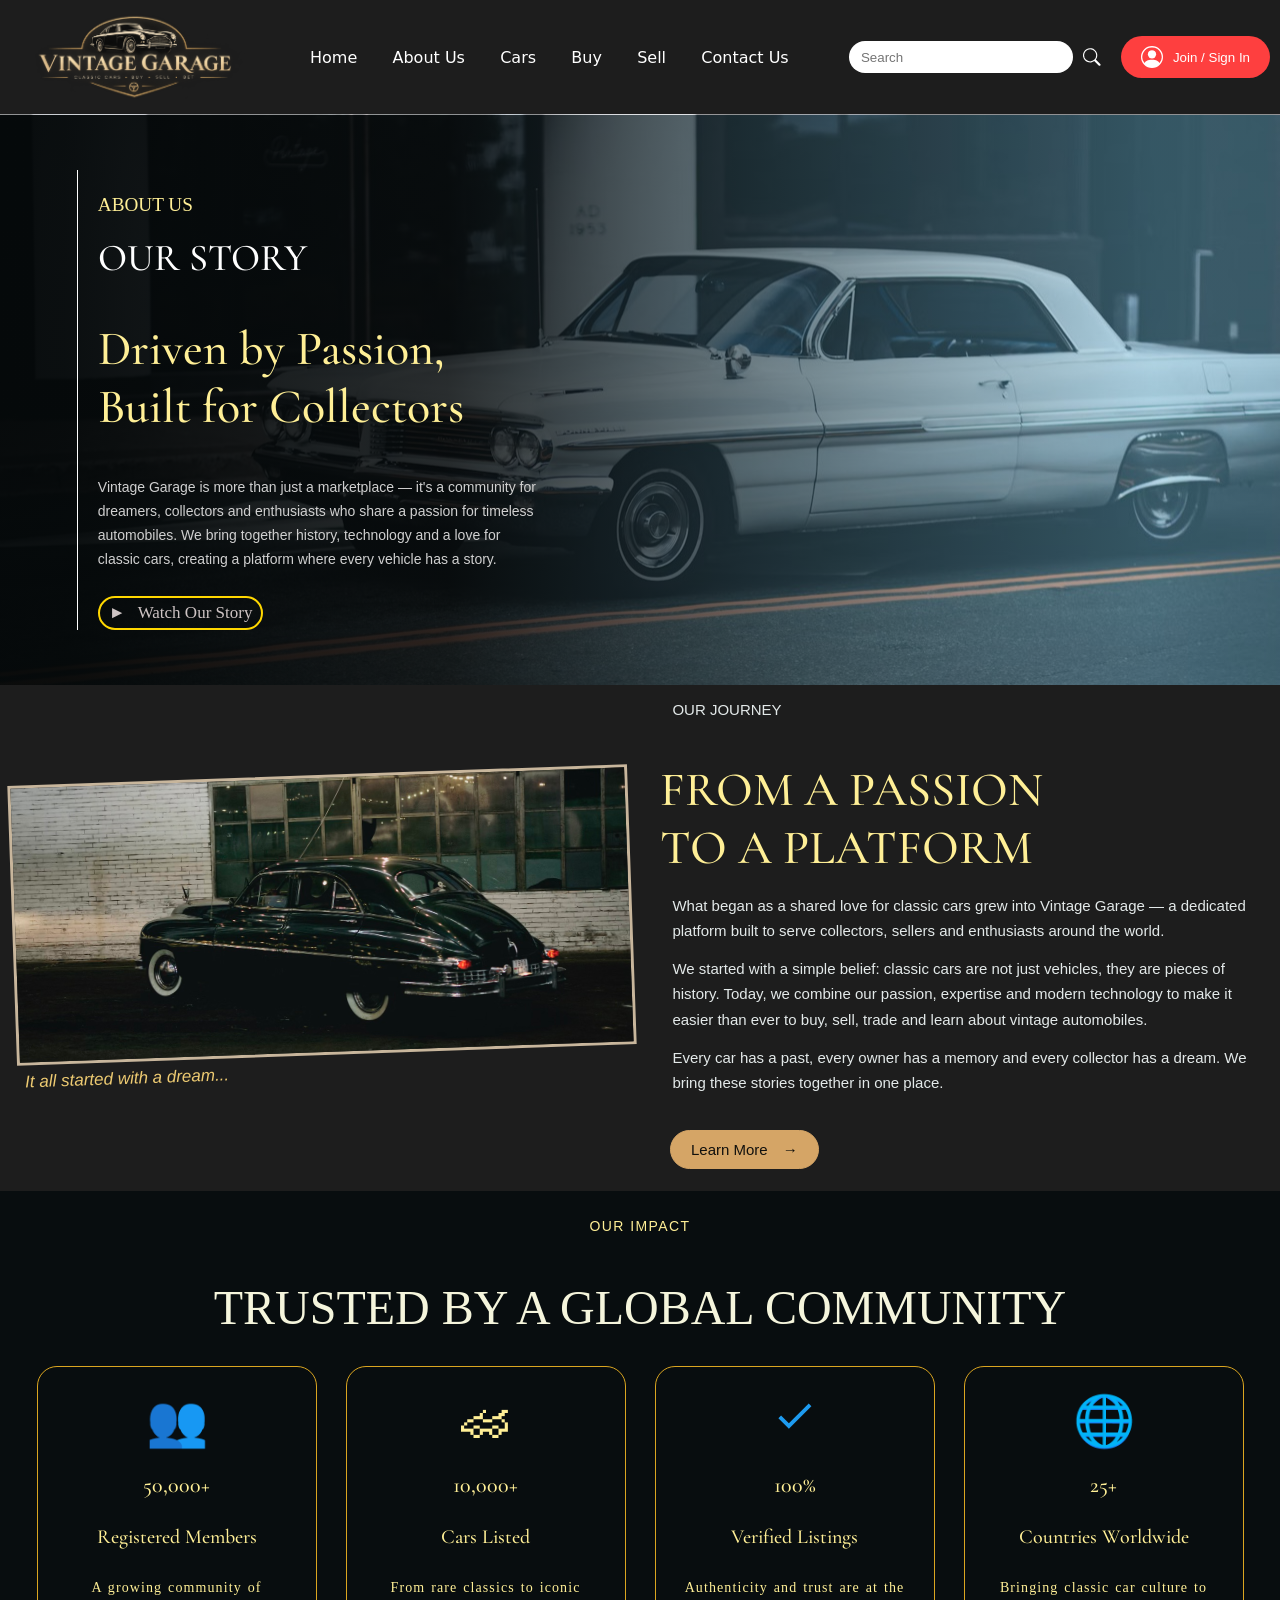
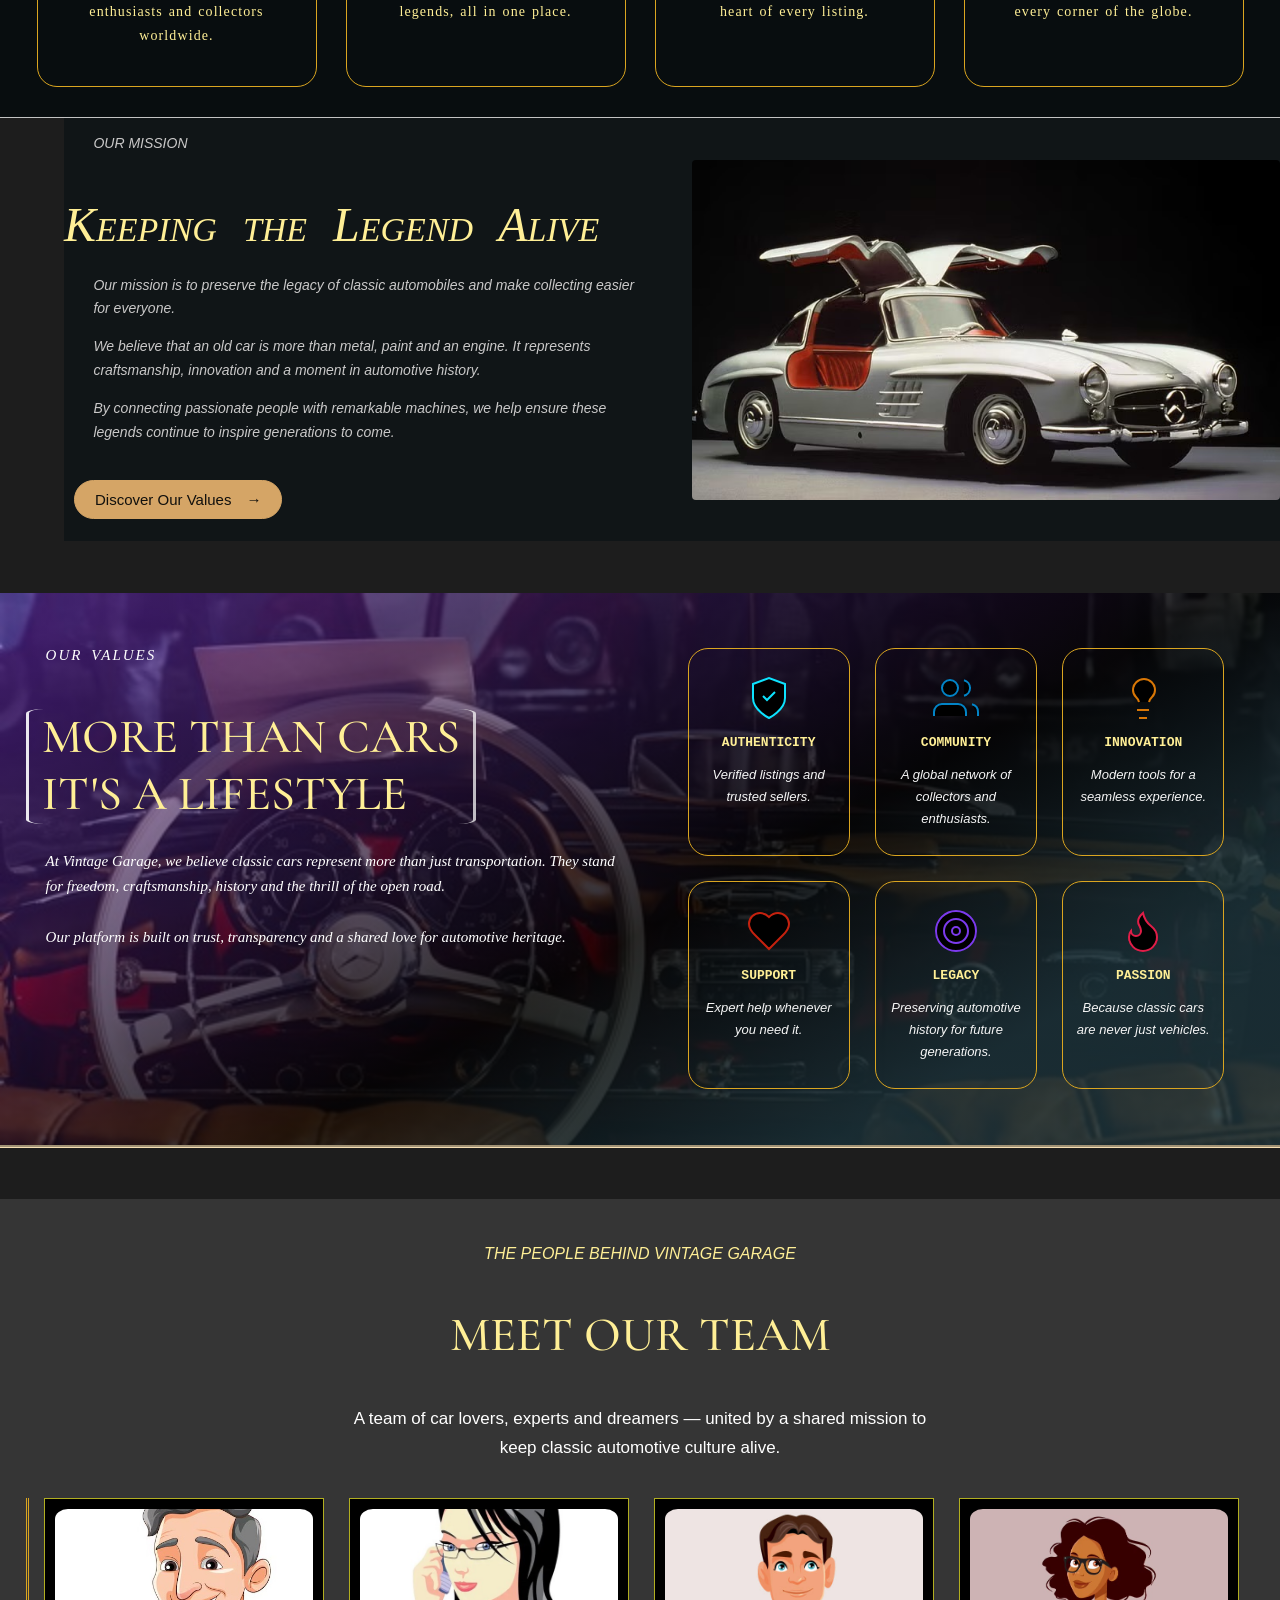
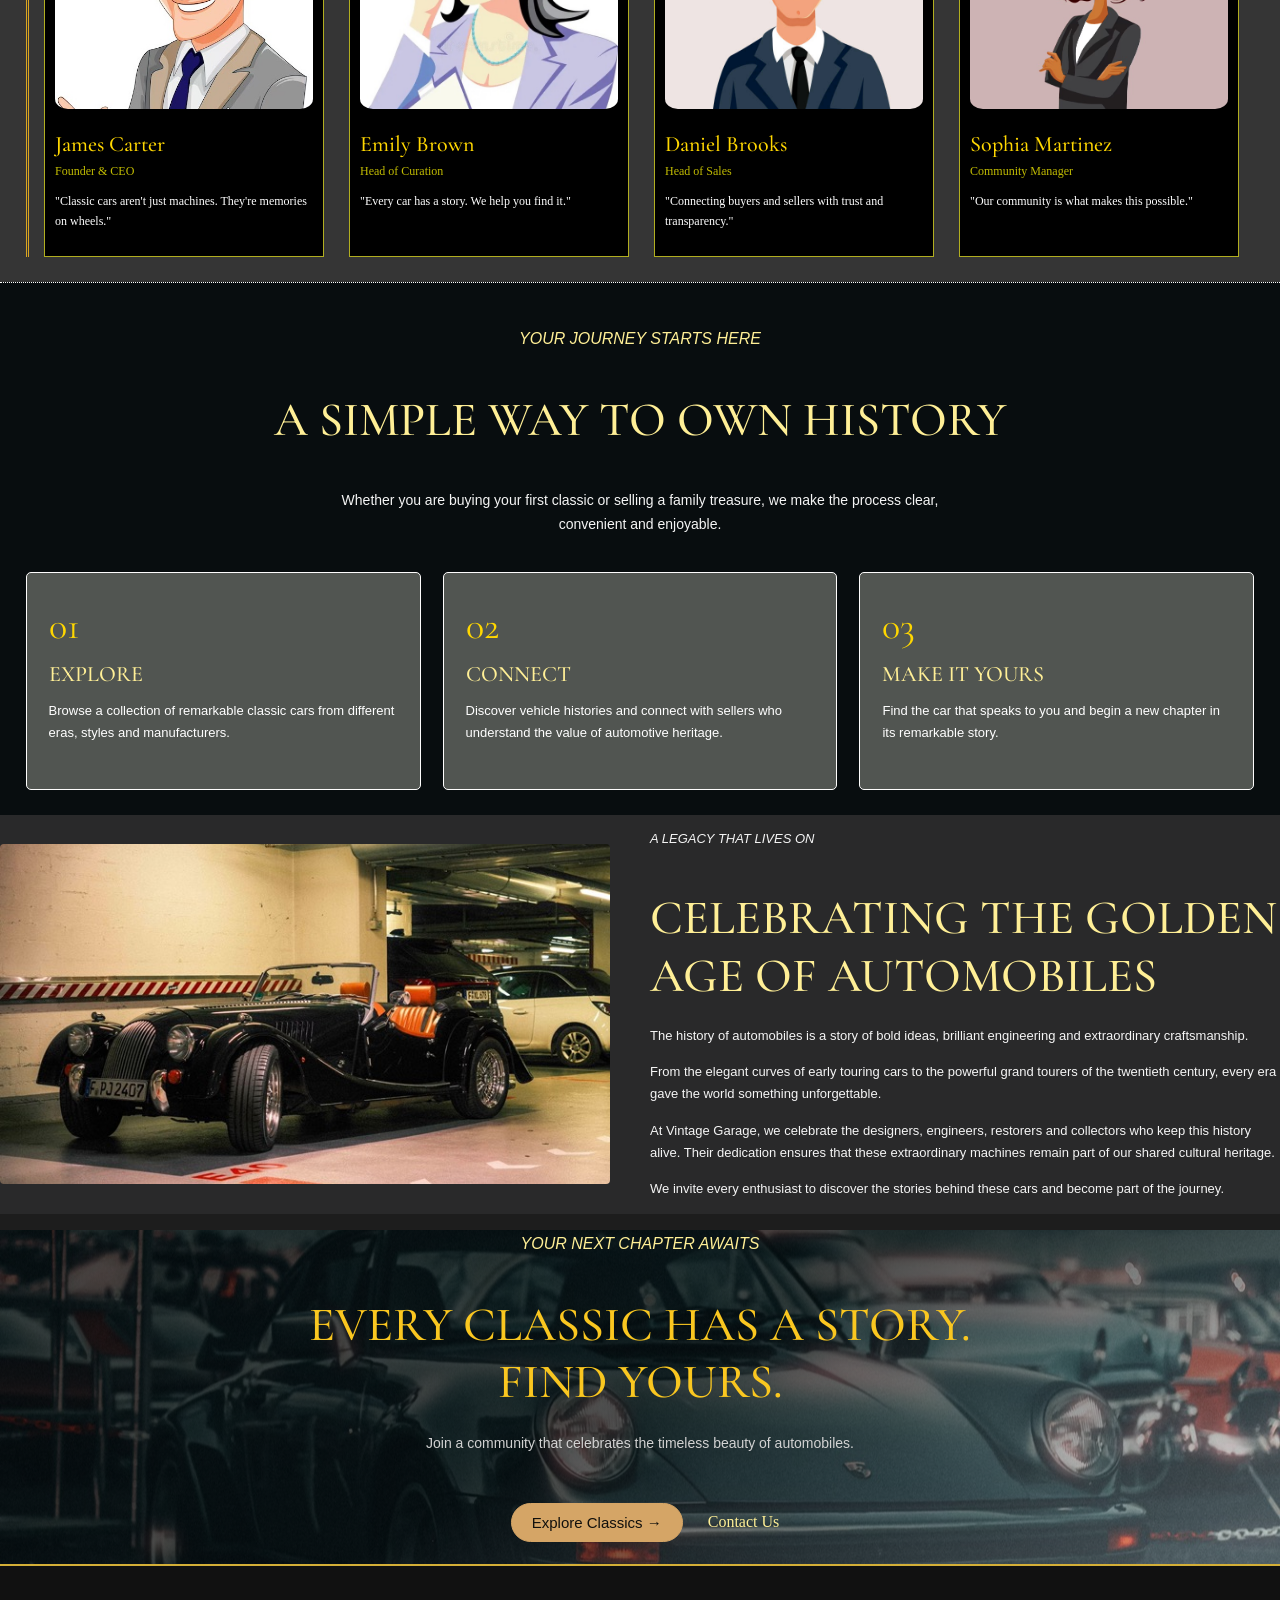
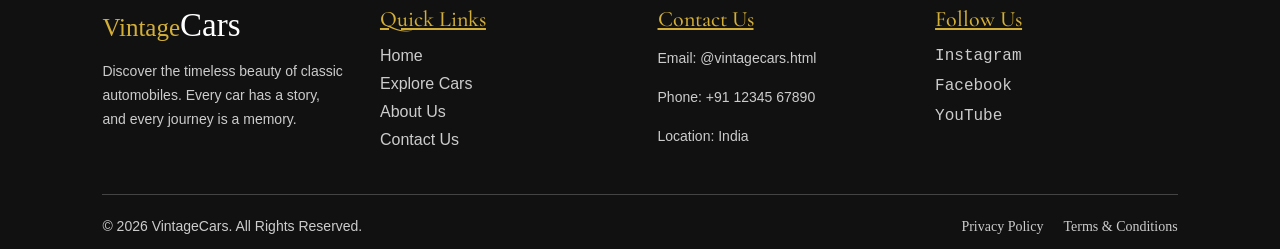
==== commit 77a8e4cf: "Updated Till buy  page" ====
--- a/About.html
+++ b/About.html
@@ -92,7 +92,7 @@
 
             <div class="journey-image">
                 <img
-                    src="https://images.unsplash.com/photo-1503376780353-7e6692767b70?auto=format&fit=crop&w=1100&q=85"
+                    src="pic/about2_car.jpeg"
                     alt="Classic sports car representing our automotive heritage">
                 <p class="image-caption">
                     It all started with a dream...
@@ -129,7 +129,7 @@
                 </p>
 
                 <a href="#mission" class="gold-btn">
-                    Learn More <span>➜</span>
+                    Learn More <span>&#x2192;</span>
                 </a>
 
             </div>
@@ -228,29 +228,29 @@
                 </p>
 
                 <a href="#values" class="gold-btn">
-                    Discover Our Values <span>➜</span>
+                    Discover Our Values <span>&#x2192;</span>
                 </a>
 
             </div>
 
             <div class="mission-image">
                 <img
-                    src="pic/slr_mission.jpeg" 
-                    alt="Beautiful automobile showcasing timeless design"
-                    >
-            </div>
-
-        </section>
-
-
-        <!-- OUR VALUES -->
+                    src="pic/sl_mission.jpeg" 
+                    alt="Beautiful automobile showcasing timeless design">
+            </div>
+
+        </section>
+
+
+
+  <!-- OUR VALUES -->
         <section class="values" id="values">
 
             <div class="values-intro">
 
                 <p class="value-top">OUR VALUES</p>
 
-                <h2>MORE THAN CARS —<br>
+                <h2>MORE THAN CARS <br>
                     IT'S A LIFESTYLE</h2>
 
                 <p>
@@ -350,8 +350,8 @@
 
                 <article class="team-card">
                     <img
-                        src="https://images.unsplash.com/photo-1560250097-0b93528c311a?auto=format&fit=crop&w=600&q=80"
-                        alt="James Carter">
+                        src="pic/founder.jpeg"
+                        alt="Founder & CEO">
                     <h3>James Carter</h3>
                     <span class="job-title">Founder & CEO</span>
                     <p>
@@ -362,8 +362,8 @@
 
                 <article class="team-card">
                     <img
-                        src="https://images.unsplash.com/photo-1580489944761-15a19d654956?auto=format&fit=crop&w=600&q=80"
-                        alt="Emily Brown">
+                        src="pic/curation.jpeg"
+                        alt="Head of Curation">
                     <h3>Emily Brown</h3>
                     <span class="job-title">Head of Curation</span>
                     <p>
@@ -374,8 +374,8 @@
 
                 <article class="team-card">
                     <img
-                        src="https://images.unsplash.com/photo-1500648767791-00dcc994a43e?auto=format&fit=crop&w=600&q=80"
-                        alt="Daniel Brooks">
+                        src="pic/sales.jpeg"
+                        alt="Head of sales">
                     <h3>Daniel Brooks</h3>
                     <span class="job-title">Head of Sales</span>
                     <p>
@@ -386,8 +386,7 @@
 
                 <article class="team-card">
                     <img
-                        src="https://images.unsplash.com/photo-1534528741775-53994a69daeb?auto=format&fit=crop&w=600&q=80"
-                        alt="Sophia Martinez">
+                        src="pic/management.jpeg">
                     <h3>Sophia Martinez</h3>
                     <span class="job-title">Community Manager</span>
                     <p>
@@ -406,7 +405,7 @@
 
             <p class="eyebrow">YOUR JOURNEY STARTS HERE</p>
 
-            <h2 class="section-heading">A SIMPLE WAY TO OWN HISTORY</h2>
+            <h2 class="process-head">A SIMPLE WAY TO OWN HISTORY</h2>
 
             <p class="process-intro">
                 Whether you are buying your first classic or
@@ -500,61 +499,8 @@
         </section>
 
 
-        <!-- FAQ SECTION -->
-        <section class="faq section-padding">
-
-            <p class="eyebrow">GOT QUESTIONS?</p>
-
-            <h2 class="section-heading">
-                FREQUENTLY ASKED QUESTIONS
-            </h2>
-
-            <div class="faq-container">
-
-                <details class="faq-item">
-                    <summary>What is Vintage Garage?</summary>
-                    <p>
-                        Vintage Garage is a concept marketplace
-                        for classic car enthusiasts to discover
-                        vehicles, explore automotive history
-                        and connect with other collectors.
-                    </p>
-                </details>
-
-                <details class="faq-item">
-                    <summary>Can I list my classic car for sale?</summary>
-                    <p>
-                        Yes. In a fully developed version,
-                        owners could submit their vehicle details,
-                        photographs and asking price for review.
-                    </p>
-                </details>
-
-                <details class="faq-item">
-                    <summary>How can I find my dream classic car?</summary>
-                    <p>
-                        You can explore listings, compare
-                        vehicle details and contact sellers
-                        to learn more about the cars you love.
-                    </p>
-                </details>
-
-                <details class="faq-item">
-                    <summary>Does Vintage Garage verify every car?</summary>
-                    <p>
-                        Vehicle verification would depend on
-                        the inspection and verification services
-                        implemented by the actual platform.
-                    </p>
-                </details>
-
-            </div>
-
-        </section>
-
-
-        <!-- CALL TO ACTION -->
-        <section class="cta section-padding">
+        <!-- Call to action-->
+        <section class="cta">
 
             <p class="eyebrow">YOUR NEXT CHAPTER AWAITS</p>
 
@@ -567,7 +513,7 @@
             </p>
 
             <div class="cta-buttons">
-                <a href="#cars" class="gold-btn">Explore Classics →</a>
+                <a href="#cars" class="gold-btn">Explore Classics &#x2192;</a>
                 <a href="#contact" class="outline-btn">Contact Us</a>
             </div>
 
--- a/Style/about.css
+++ b/Style/about.css
@@ -149,7 +149,6 @@
 }
 
 .gold-btn
-/* , .outline-btn */
  {
     display: inline-flex;
     align-items: center;
@@ -175,18 +174,6 @@
     box-shadow: 4px 4px 22px rgba(255, 255, 255, 0.511) ;
     transform:translateX(12px)
 }
-
-/* .outline-btn {
-    color:#d5a566 ;
-    background-color: transparent;
-}
-
-.outline-btn:hover {
-    background-color: #d5a566;
-    color: #11100d;
-     box-shadow: 4px 4px 22px rgba(255, 255, 255, 0.511) ;
-    transform:translateY(12px)
-} */
 
 
 
@@ -521,7 +508,7 @@
     border-radius: 5px;
 }
 
-.process-card > span {
+.process-card span {
     color: gold;
     font-family: 'Cormorant Garamond', serif;
     font-size: 38px;
@@ -537,17 +524,15 @@
 }
 
 
-
+/* heritage */
 
 .heritage {
     display: flex;
     align-items: center;
     justify-content: space-between;
-
     flex-wrap: wrap;
     gap: 40px;
-
-    background-color: #101517;
+    background-color: rgba(59, 60, 61, 0.408);
 }
 
 .heritage-image {
@@ -571,16 +556,12 @@
     margin-bottom: 20px;
 }
 
-.heritage-content p:not(.eyebrow) {
+.heritage-content p {
     color: whitesmoke;
     font-size: 13px;
 }
 
 
-/*  */
-
-/*  */
-
 
 /* last */
 
@@ -589,21 +570,22 @@
 
     background-image:
         linear-gradient(
-            rgba(4, 8, 9, 0.86),
-            rgba(4, 8, 9, 0.93)
+            150deg,
+            rgba(4, 8, 9, 0.7) 50%,
+            rgba(228, 233, 236, 0.309)
         ),
-        url("https://images.unsplash.com/photo-1492144534655-ae79c964c9d7?auto=format&fit=crop&w=1600&q=80");
+        url(../pic/911vintage.jpeg);
 
     background-size: cover;
     background-position: center;
 }
 
-.cta > .eyebrow {
+.cta .eyebrow {
     justify-content: center;
 }
 
 .cta h2 {
-    color: var(--light-gold);
+    color: rgb(250, 199, 32);
     margin-bottom: 20px;
 }
 
@@ -620,137 +602,4 @@
     gap: 15px;
 
     margin-top: 25px;
-}
-
-
-
-
-
-
-
-/*  --gold: #d5a566;
-    --light-gold: #efd4a2;
-    --dark-bg: #080d0f;
-    --card-bg: #101719;
-    --border-color: #343638;
-    --text-color: #eeeeee;
-    --muted-color: #b6b7b7;
- */
-
- 
-/* footer */
-
-.footer {
-    background-color: #111;
-    color: #ccc;
-    padding: 40px 8% 10px;
-    border-top: 2px solid #d4af37;
-}
-
-.footer-container {
-    display: flex;
-    justify-content: space-between;
-    align-items: flex-start;
-    flex-wrap: wrap;
-    gap: 35px;
-    padding-bottom: 35px;
-}
-
-
-/* Footer Sections */
-.footer-box {
-    display: flex;
-    flex-direction: column;
-    gap: 15px;
-    flex: 1;
-    min-width: 180px;
-}
-
-
-/* Website Name */
-.footer-about h2 {
-    color: #d4af37;
-    font-size: 25px;
-    margin: 0;
-    font-family: 'georgia', serif;
-}
-
-.footer-about h2 span {
-    color:white;
-    font-size: 33px;
-    font-family: cursive;
-  }
-
-.footer-about p {
-    line-height: 1.5;
-    max-width: 250px;
-}
-
-/* Headings */
-.footer-box h3 {
-    color: #d4af37;
-    font-size: 22px;
-    margin: 0;
-    text-decoration:underline;
-}
-
-/* Links */
-.footer-box ul {
-    list-style: none;
-    padding: 0;
-    margin: 0;
-}
-  .footer-box li {
-      margin-bottom: 10px;
-      font-family: 'Gill Sans', 'Gill Sans MT', Calibri, 'Trebuchet MS', sans-serif;
-  }
-
-.footer a {
-    color: #ccc;
-    text-decoration: none;
-    transition: 0.2s;
-}
-  .footer a:hover {
-      color: #d4af37;
-  }
-
-/* Paragraphs */
-.footer-box p {
-    margin: 0;
-    line-height: 1.7;
-    
-}
-
-/* Social Media */
-.social-links {
-    display: flex;
-    flex-direction: column;
-    align-items: flex-start;
-    gap: 12px;
-    font-family: 'Courier New', Courier, monospace;
-}
-
-/* Btm Footer */
-.footer-bottom {
-    display: flex;
-    justify-content: space-between;
-    align-items: center;
-    flex-wrap: wrap;
-    gap: 15px;
-    border-top: 1px solid #444;
-    padding-top: 20px;
-}
-
-  .footer-bottom p {
-      margin: 0;
-      font-size: 14px;
-  }
-
-  .footer-policy {
-    display: flex;
-    flex-wrap: wrap;
-    gap: 20px;
-}
-    .footer-policy a {
-        font-size: 14px;
-    }+}
--- a/Style/universal.css
+++ b/Style/universal.css
@@ -5,6 +5,7 @@
   background-color: rgba(0, 0, 0, 0.887);
   color:rgb(255, 239, 150);
 }
+
 *{
   box-sizing:border-box;
 }
@@ -21,3 +22,120 @@
     font-weight: 300;
     line-height: 1.7;
 }
+
+
+
+/* Footer */
+
+.footer {
+    background-color: #111;
+    color: #ccc;
+    padding: 40px 8% 10px;
+    border-top: 2px solid #d4af37;
+}
+
+.footer-container {
+    display: flex;
+    justify-content: space-between;
+    align-items: flex-start;
+    flex-wrap: wrap;
+    gap: 35px;
+    padding-bottom: 35px;
+}
+
+/* Footer Sections */
+.footer-box {
+    display: flex;
+    flex-direction: column;
+    gap: 15px;
+    flex: 1;
+    min-width: 180px;
+}
+
+/* Website Name */
+.footer-about h2 {
+    color: #d4af37;
+    font-size: 25px;
+    margin: 0;
+    font-family: 'georgia', serif;
+}
+
+.footer-about h2 span {
+    color:white;
+    font-size: 33px;
+    font-family: cursive;
+  }
+
+.footer-about p {
+    line-height: 1.5;
+    max-width: 250px;
+}
+
+/* Headings */
+.footer-box h3 {
+    color: #d4af37;
+    font-size: 22px;
+    margin: 0;
+    text-decoration:underline;
+}
+
+/* Links */
+.footer-box ul {
+    list-style: none;
+    padding: 0;
+    margin: 0;
+}
+  .footer-box li {
+      margin-bottom: 10px;
+      font-family: 'Gill Sans', 'Gill Sans MT', Calibri, 'Trebuchet MS', sans-serif;
+  }
+
+.footer a {
+    color: #ccc;
+    text-decoration: none;
+    transition: 0.2s;
+}
+  .footer a:hover {
+      color: #d4af37;
+  }
+
+/* Paragraphs */
+.footer-box p {
+    margin: 0;
+    line-height: 1.7;
+    
+}
+
+/* Social Media */
+.social-links {
+    display: flex;
+    flex-direction: column;
+    align-items: flex-start;
+    gap: 12px;
+    font-family: 'Courier New', Courier, monospace;
+}
+
+/* Btm Footer */
+.footer-bottom {
+    display: flex;
+    justify-content: space-between;
+    align-items: center;
+    flex-wrap: wrap;
+    gap: 15px;
+    border-top: 1px solid #444;
+    padding-top: 20px;
+}
+
+  .footer-bottom p {
+      margin: 0;
+      font-size: 14px;
+  }
+
+  .footer-policy {
+    display: flex;
+    flex-wrap: wrap;
+    gap: 20px;
+}
+    .footer-policy a {
+        font-size: 14px;
+    }
--- a/Style/nav.css
+++ b/Style/nav.css
@@ -2,13 +2,10 @@
 {
   display: flex;
   flex-wrap:wrap;
-
   margin:10px;
   gap:20px;
-
   justify-content:space-between;
   align-items: center; 
-
 }
 
 .logo{
@@ -44,6 +41,7 @@
       }
         .nav-tab a:hover{
           color:rgb(255, 224, 100);
+          border-bottom: 1px solid goldenrod;
         }
 .search{
   display:flex;
@@ -86,10 +84,16 @@
     gap:10px;
     border-radius: 30px;
     cursor:pointer;
+    transition: 0.3s all ease;
   }
   .login button svg{
     display:block;
   }
+    .login button:hover{
+      box-shadow: 4px 4px 20px rgba(234, 178, 23, 0.634);
+      background-color: rgb(204, 157, 39);
+
+    }
 
 nav a {
     font-family: 'Montserrat', sans-serif;
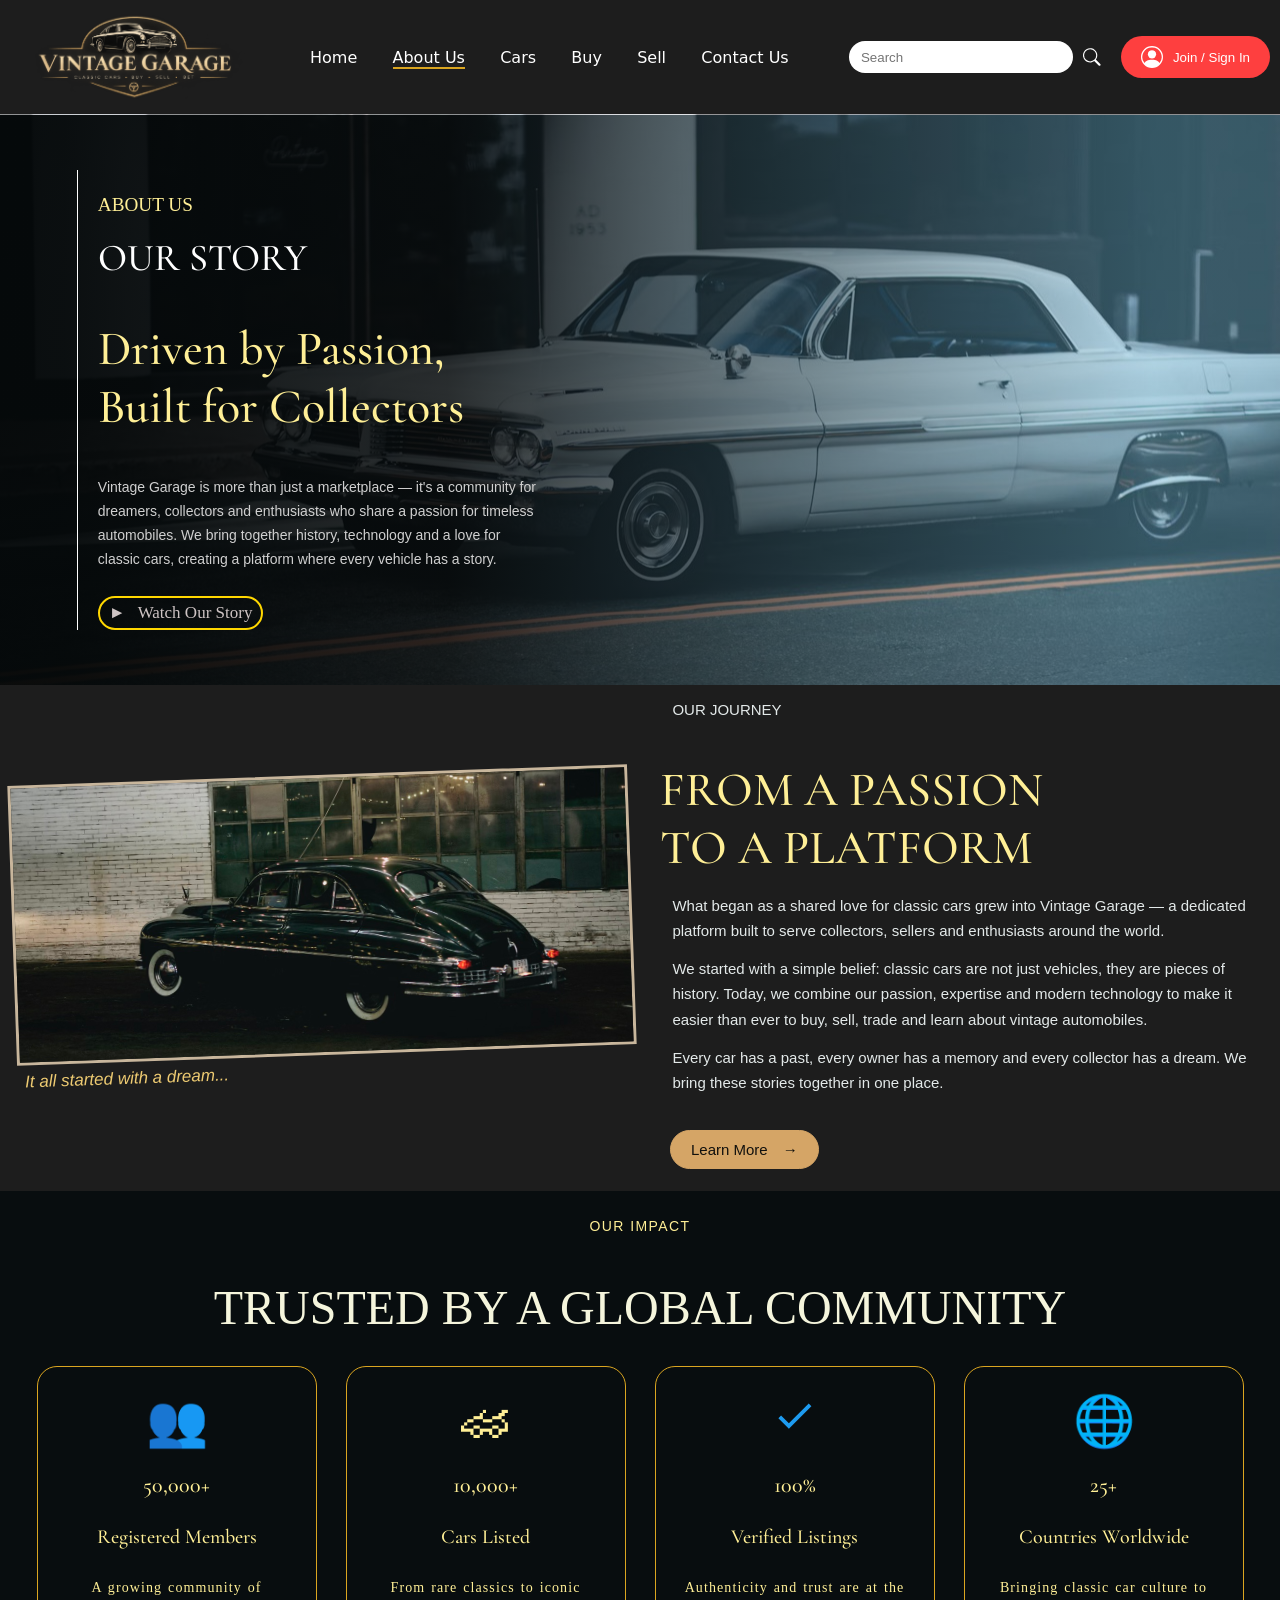
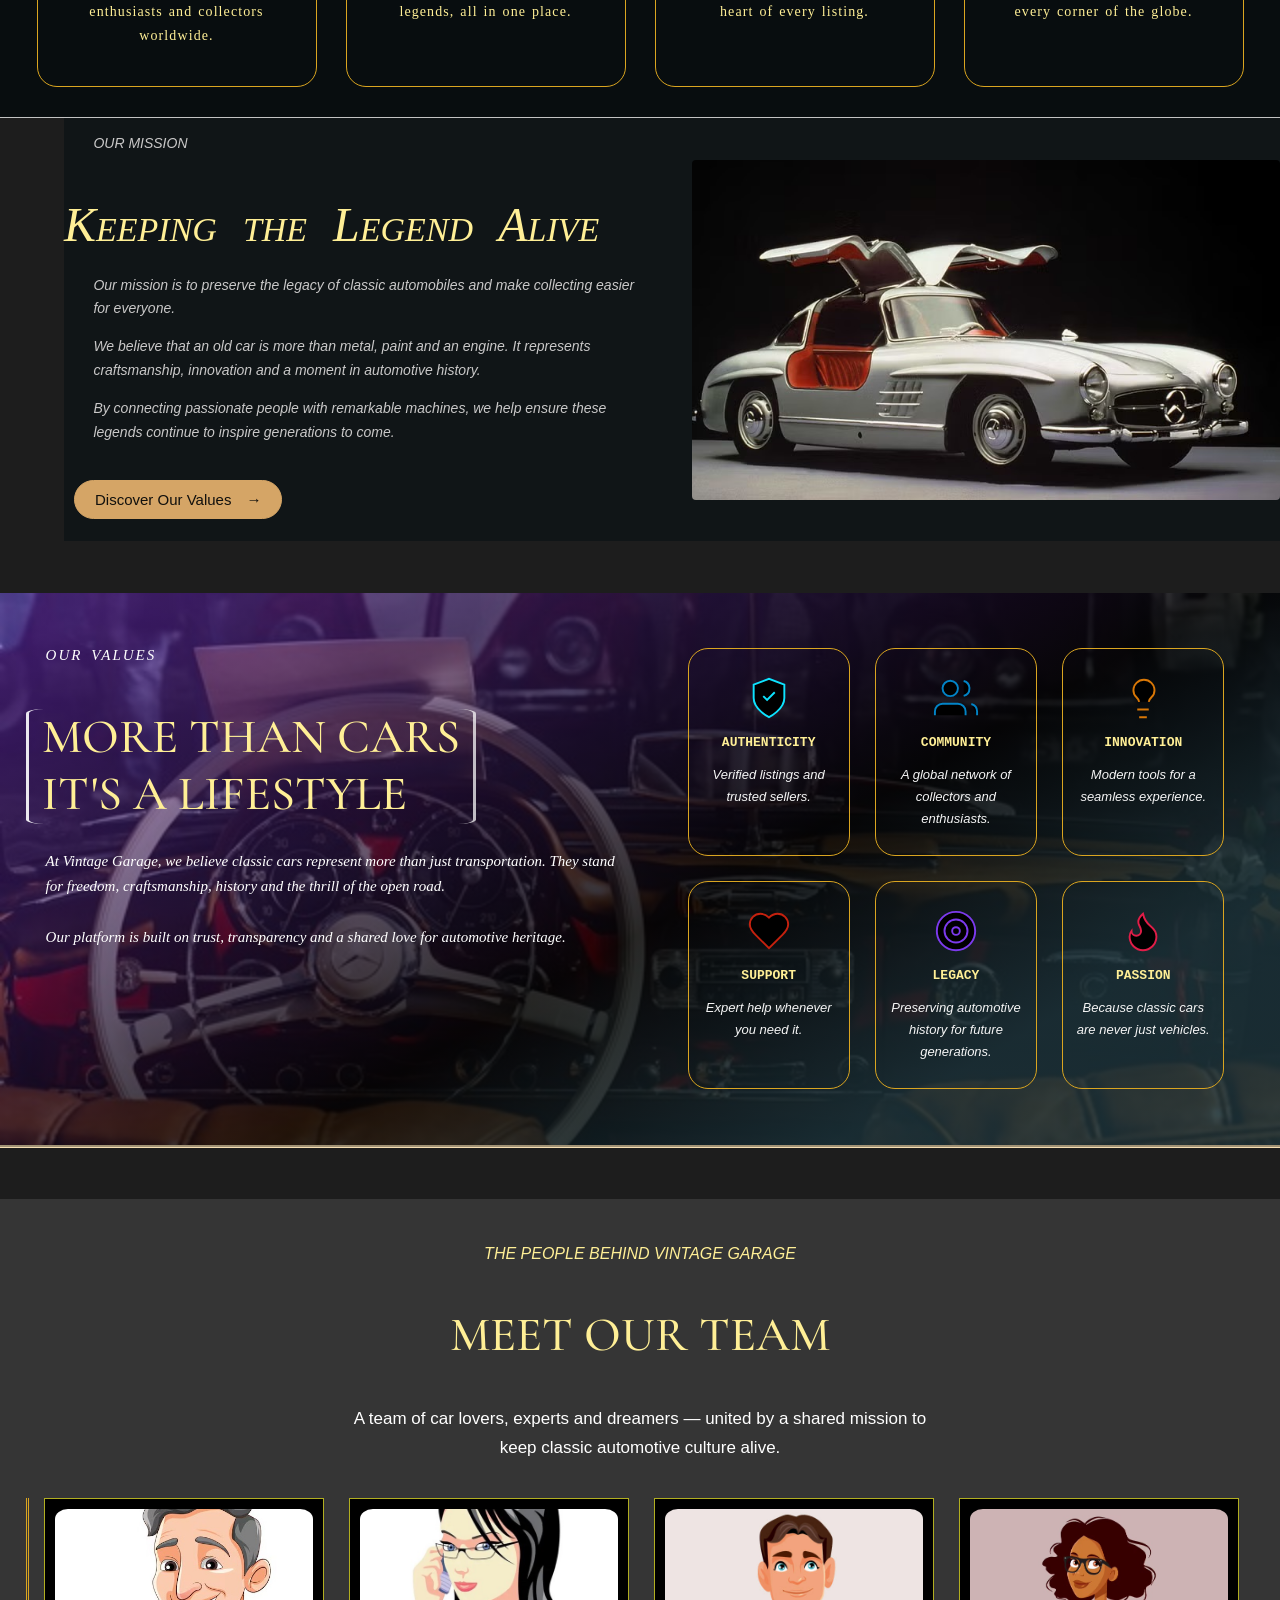
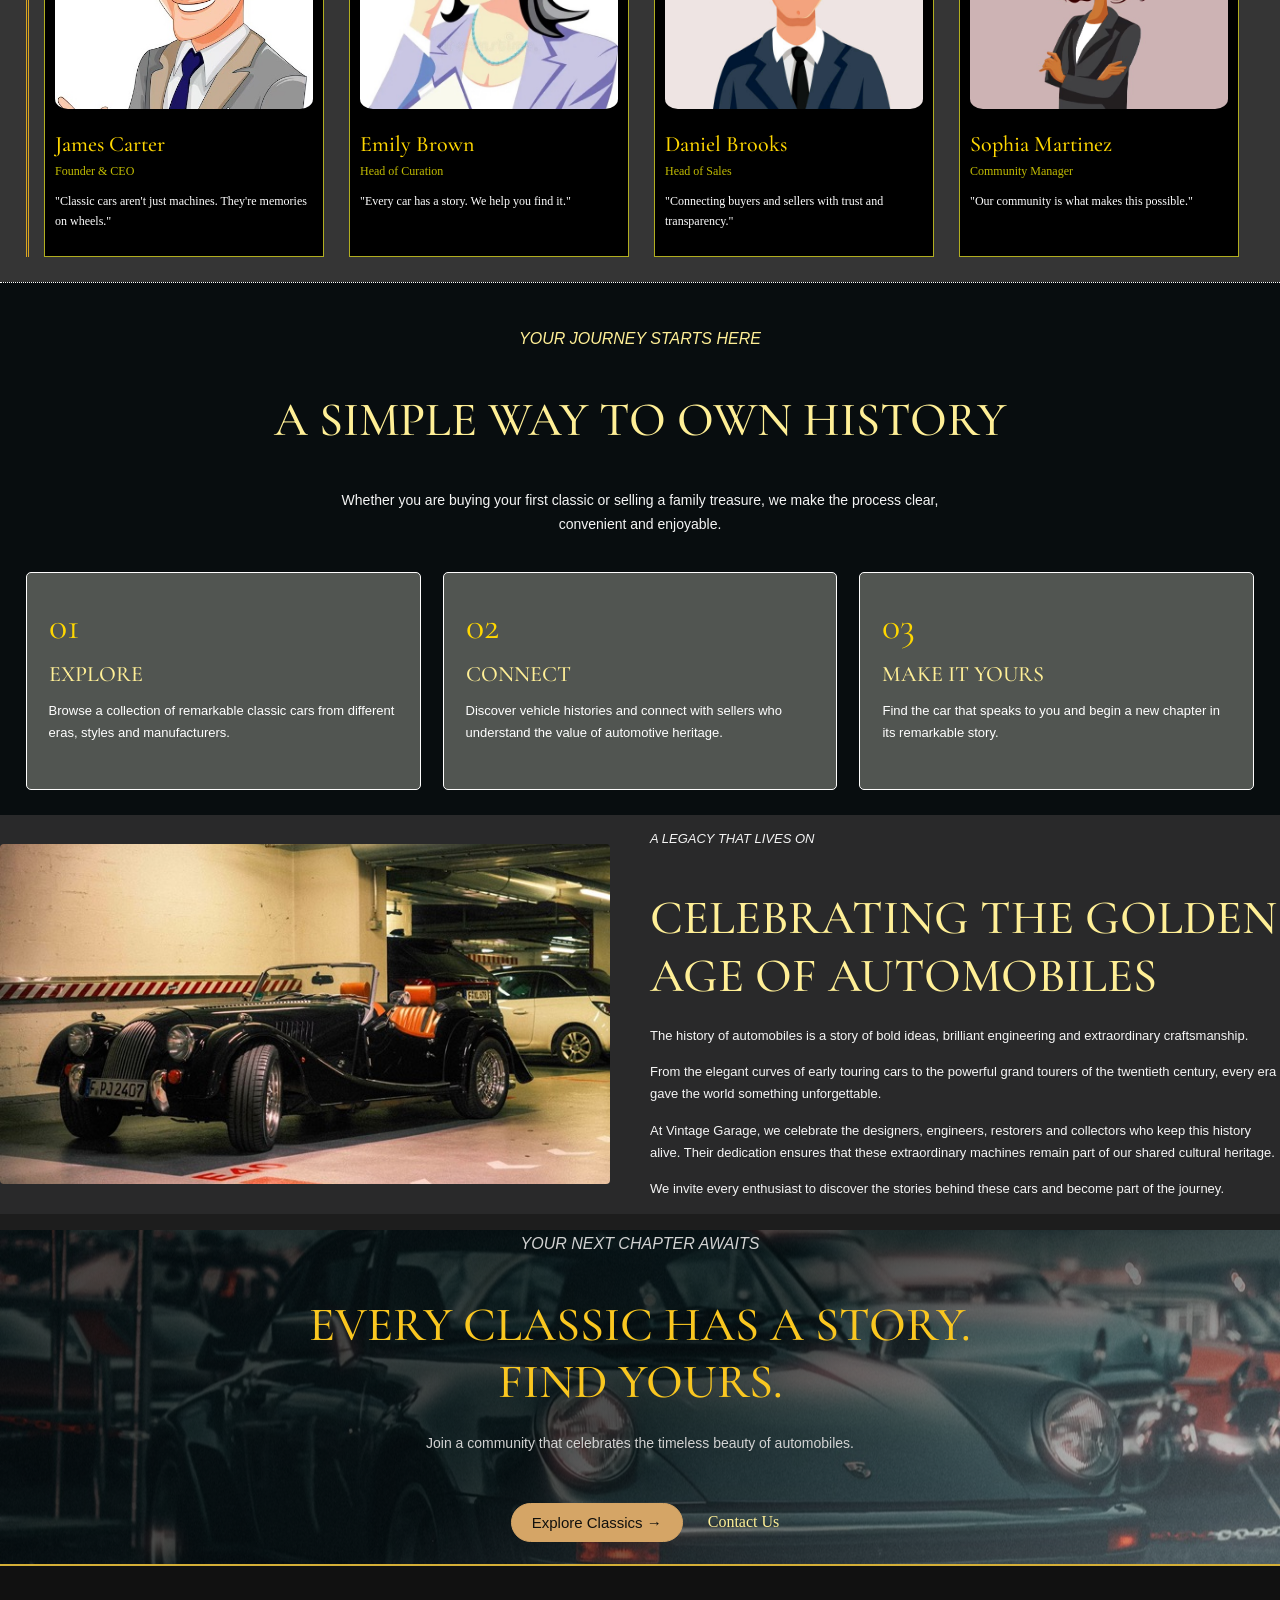
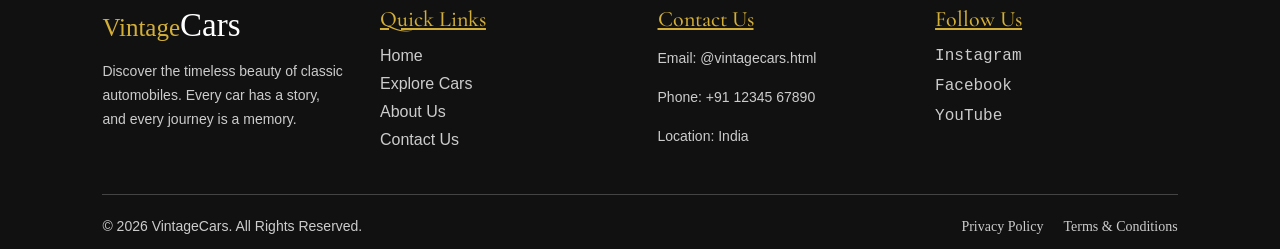
==== commit 5cbc39e8: "Start sell page" ====
--- a/About.html
+++ b/About.html
@@ -26,7 +26,7 @@
 						
       <div class="navi">
         <div class="nav-tab"><a href="index.html" target="_self">Home </a></div>
-        <div class="nav-tab"><a href="About.html" target="_self">About Us</a></div>
+        <div class="nav-tab"><a href="About.html" style="border-bottom: 2px solid goldenrod;" target="_self">About Us</a></div>
         <div class="nav-tab"><a href="cars.html" target="_self">Cars</a></div>
         <div class="nav-tab"><a href="buy.html" target="_self">Buy</a></div>
         <div class="nav-tab"><a href="sell.html" target="_self">Sell</a> </div>
--- a/Style/about.css
+++ b/Style/about.css
@@ -172,7 +172,7 @@
     background-color:#efd4a2;
     border-color: #efd4a2;
     box-shadow: 4px 4px 22px rgba(255, 255, 255, 0.511) ;
-    transform:translateX(12px)
+    transform:translateX(12px);
 }
 
 
@@ -369,7 +369,7 @@
     justify-content: center;
     width: 48px;
     height: 48px;
-    border: 1px solid var(--gold);
+    border: 1px solid transparent;
     border-radius: 50%;
     font-size: 25px;
     margin: 0 auto 12px;
@@ -589,7 +589,7 @@
     margin-bottom: 20px;
 }
 
-.cta > p:not(.eyebrow) {
+.cta  p {
     color: #d2d2d2;
 }
 
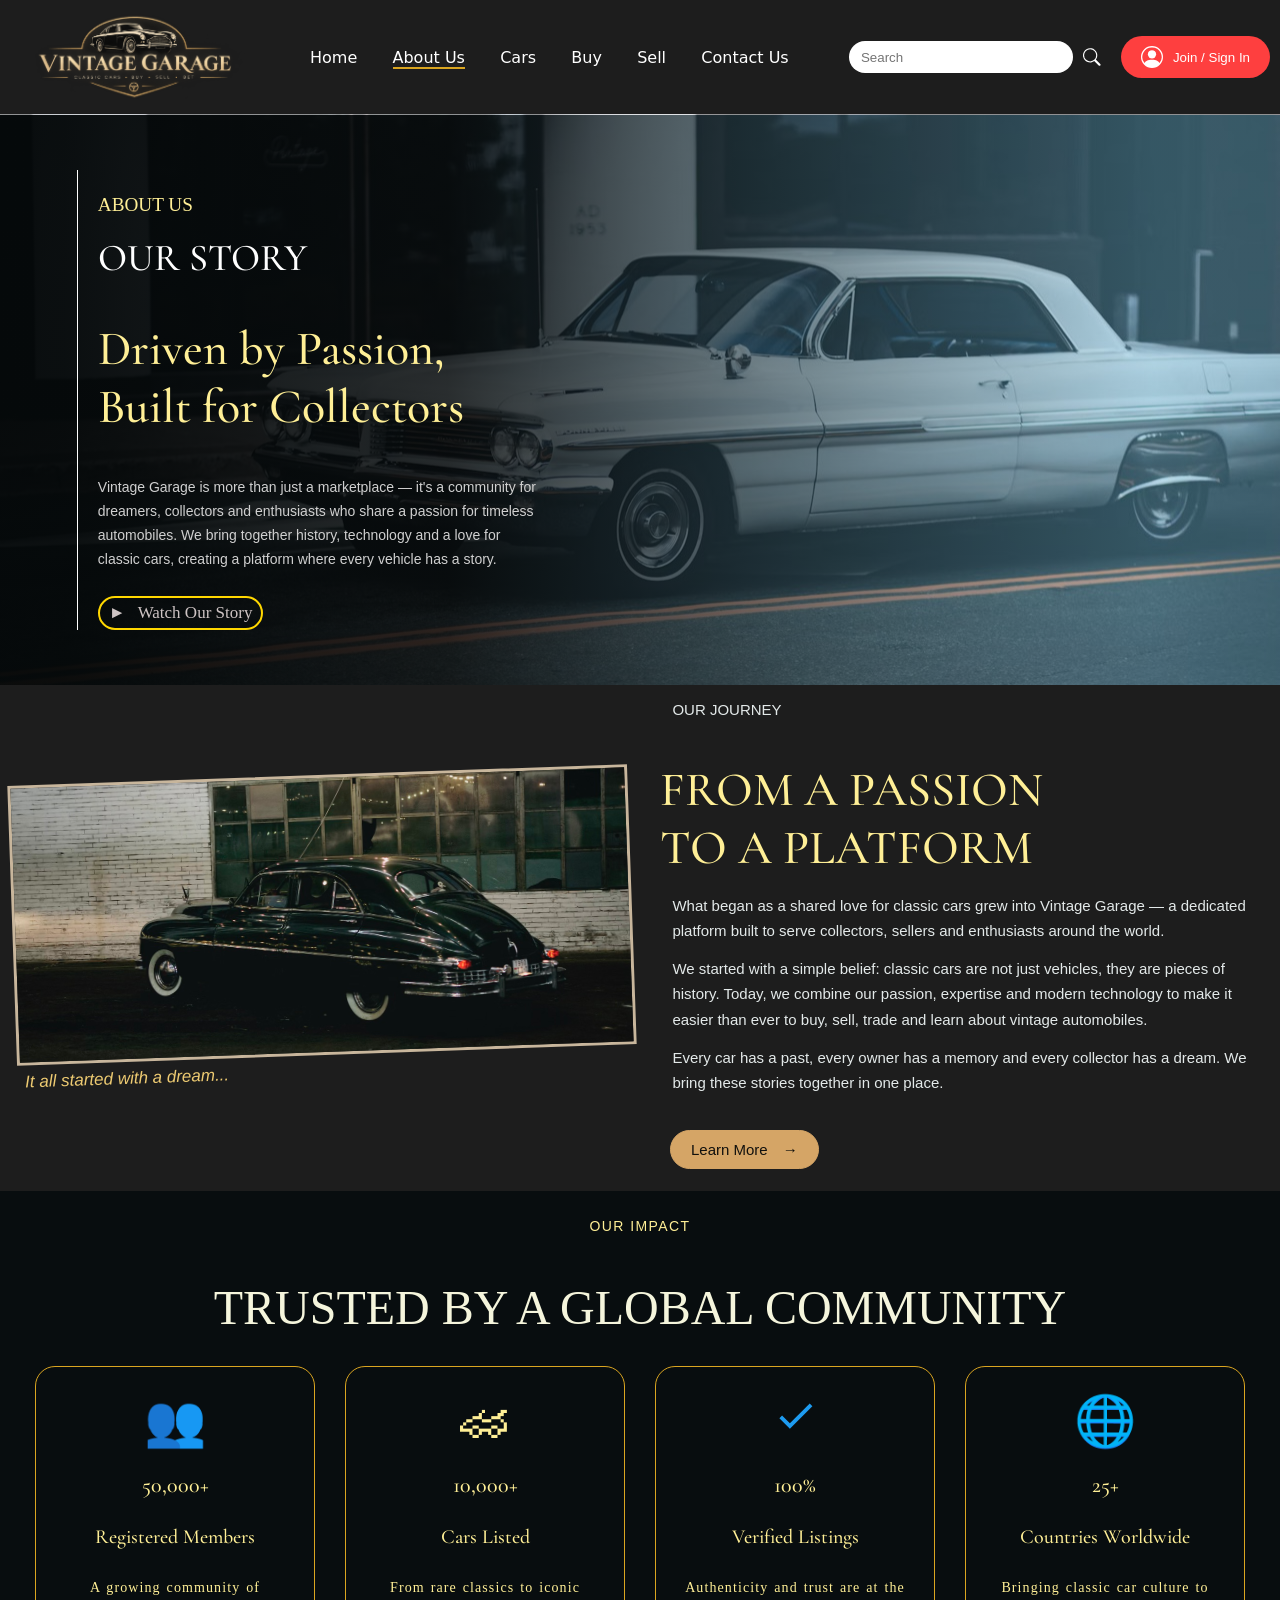
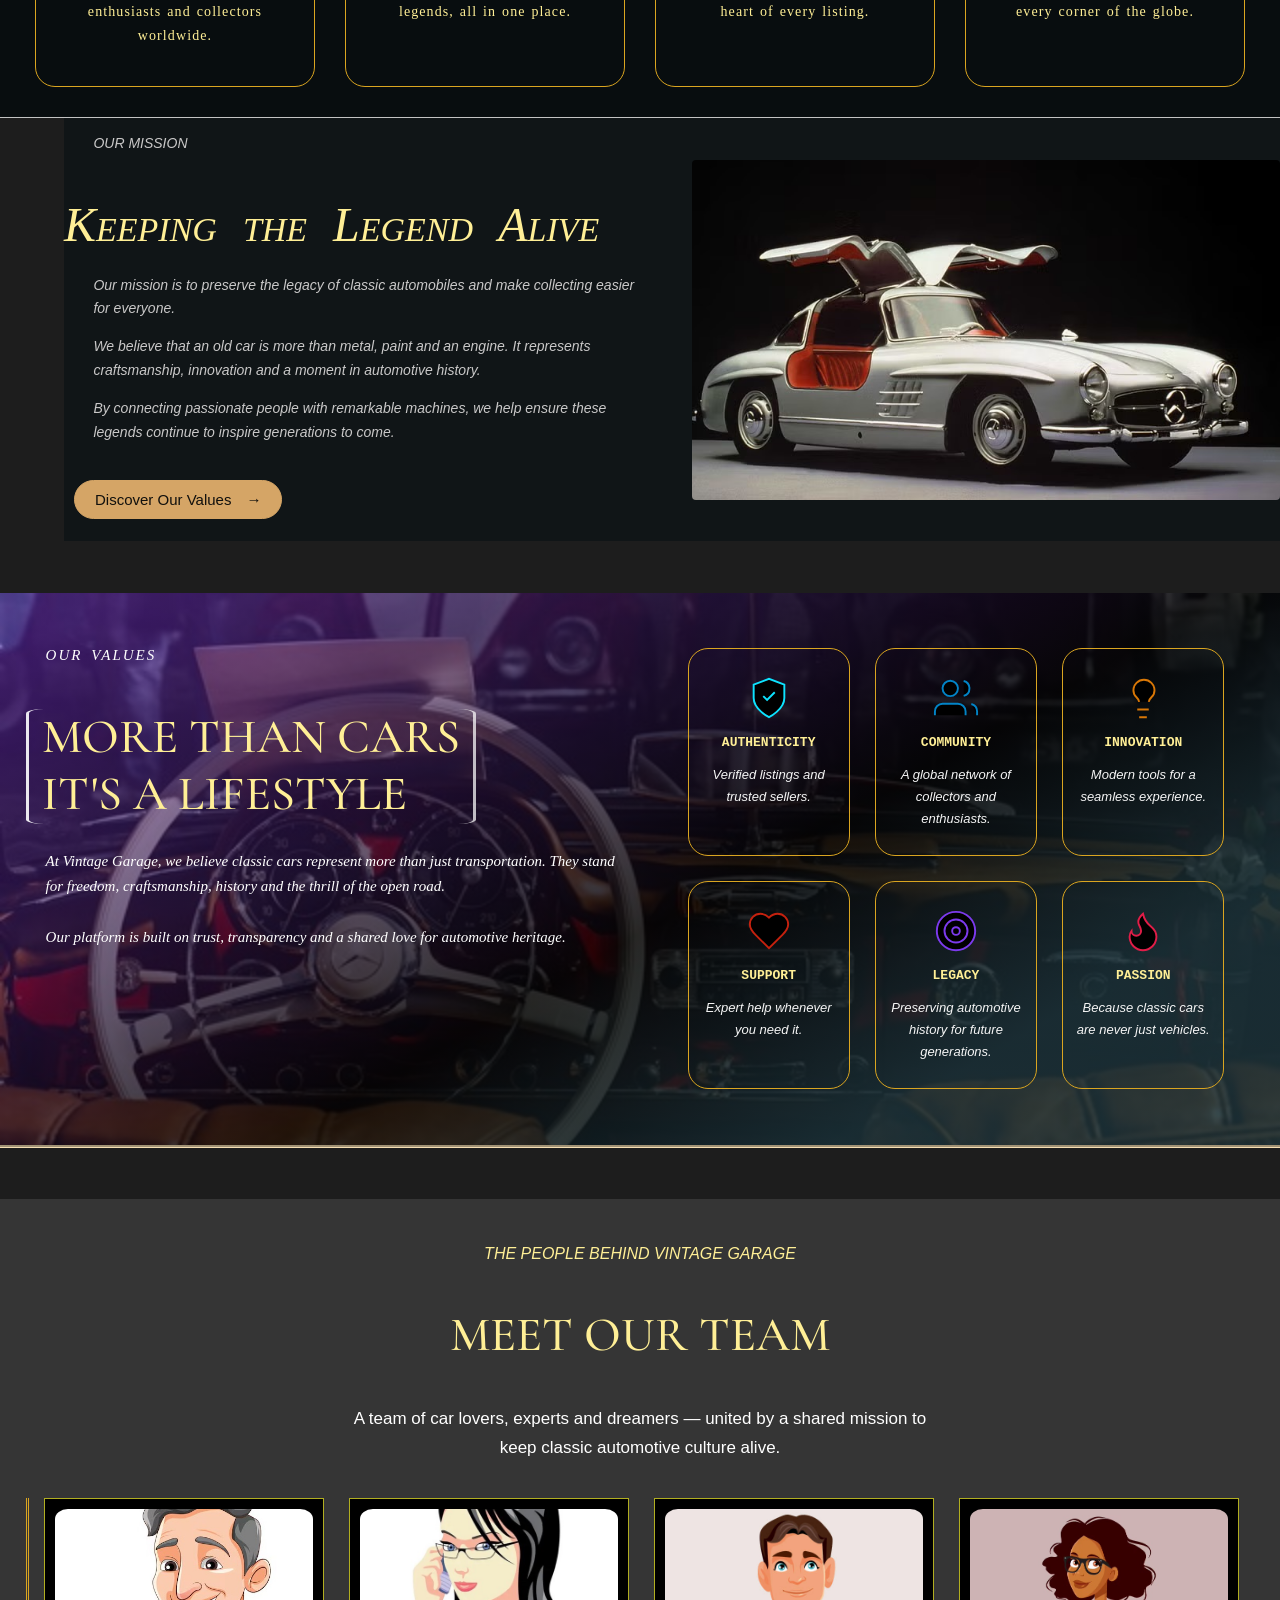
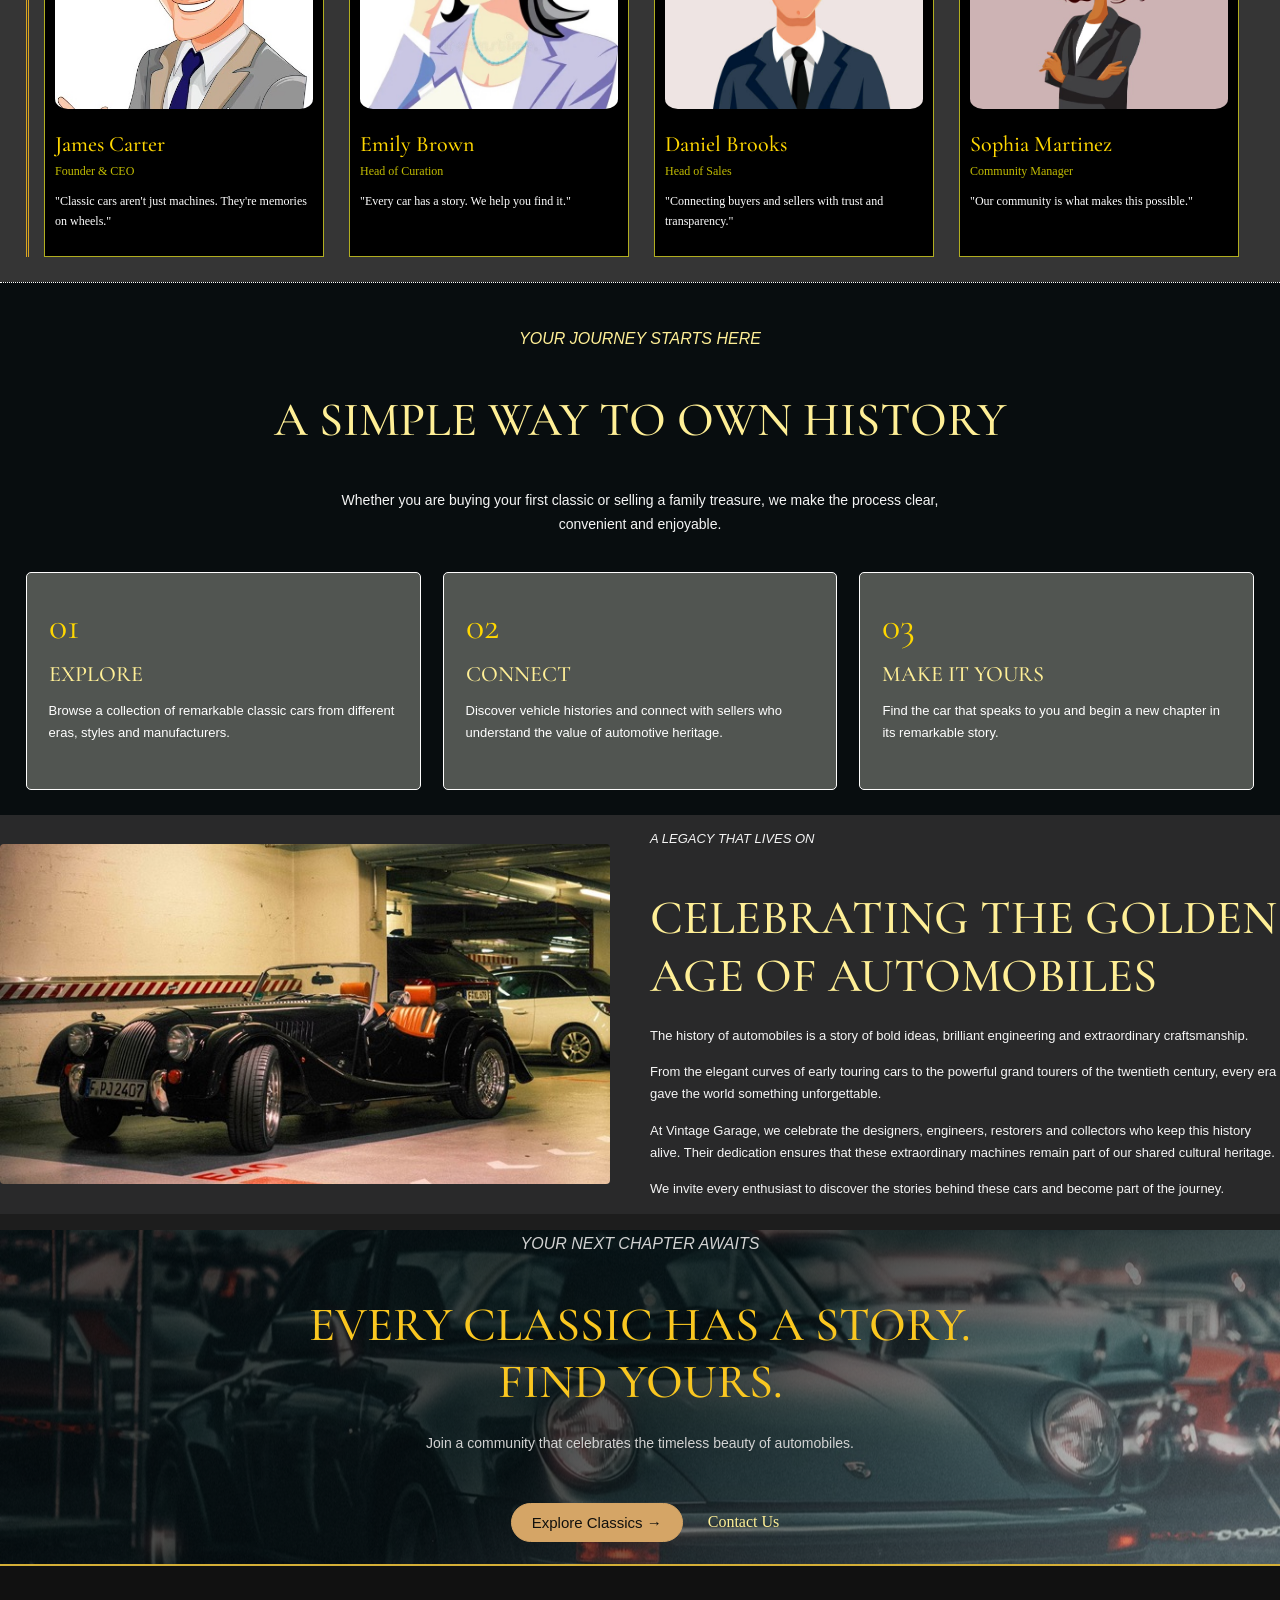
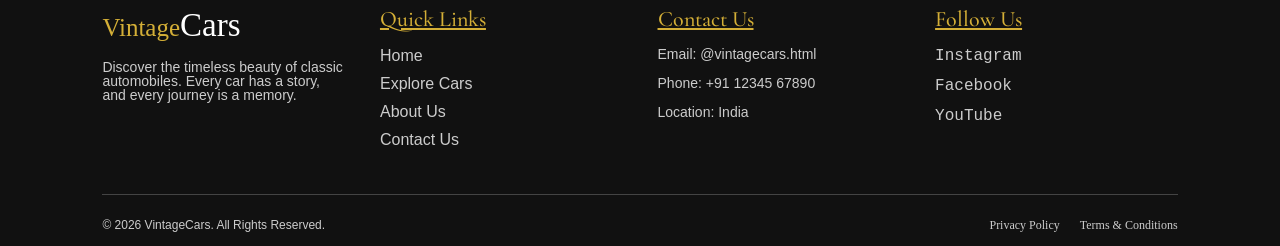
==== commit 2e836027: "Updated Vintage" ====
--- a/About.html
+++ b/About.html
@@ -40,7 +40,8 @@
         </svg>
       </div>
 
-      <div  class="login">
+      <div class="login">
+        <a href="loginpage.html">
         <button>
           <svg xmlns="http://www.w3.org/2000/svg" width="22" height="22" fill="currentColor" class="bi-bi-person-circle" viewBox="0 0 16 16">
             <path d="M11 6a3 3 0 1 1-6 0 3 3 0 0 1 6 0"/>
@@ -48,6 +49,7 @@
           </svg>
           Join / Sign In
         </button>
+        </a>
       </div>     
     </div>
 <!-- nav close -->
@@ -513,8 +515,8 @@
             </p>
 
             <div class="cta-buttons">
-                <a href="#cars" class="gold-btn">Explore Classics &#x2192;</a>
-                <a href="#contact" class="outline-btn">Contact Us</a>
+                <a href="cars.html" class="gold-btn">Explore Classics &#x2192;</a>
+                <a href="contact.html" class="outline-btn">Contact Us</a>
             </div>
 
         </section>
--- a/Style/about.css
+++ b/Style/about.css
@@ -31,79 +31,80 @@
 }
 
 
+/* hero section */
+
 .hero {
+    display: flex;
+    align-items: center;
+    padding: 55px 6%;
     min-height: 440px;
-    background-size: cover;
-    background-position: center;
-    background-repeat: no-repeat;
-    display: flex;
-    align-items: center;
-    padding: 55px 6%;
-     background-image:
-    linear-gradient(
+    background-image:
+        linear-gradient(
             90deg,
             rgba(4, 8, 9, 0.96) 5%,
             rgba(4, 8, 9, 0.83) 35%,
             rgba(114, 216, 253, 0.3) 90%
         ),
-        url("../pic/white_c_car.jpeg");
+        url(../pic/white_c_car.jpeg);
+    background-size: cover;
+    background-position: center;
+    background-repeat: no-repeat;
     border-top: 1px solid rgba(255, 255, 255, 0.511);
 }
 
 .hero-content {
     width: 100%;
     max-width: 460px;
+
     border-left: 1px solid white;
     padding-left: 20px;
 }
-    .top-abt{
-        font-family: fantasy;
-        font-size: larger;
-    }
-
-.about-para{
-   color: #d0d0d0;
-}
-
-.stry{
+
+.top-abt {
+    font-size: larger;
+    font-family: fantasy;
+}
+
+.about-para {
+    color: #d0d0d0;
+}
+
+.stry {
     color: white;
     margin: 0;
 }
 
-.strylink{
+.strylink {
     display: inline-flex;
     align-items: center;
     gap: 12px;
+    padding: 5px 9px;
     margin-top: 10px;
+    color: rgb(206, 196, 196);
+    font-family: cursive;
     font-size: 17px;
-    font-family: cursive;
-        /* font-size: 24;  */
-        color: rgb(206, 196, 196);
-        border: 2px solid gold;
-        padding: 5px 9px;
-        border-radius:20px;
-        transition: 0.3s all ease;
-    }
-    .strylink:hover{
-        color:black;
-        background-color: white;
-        border:2px solid white ;
-        border-radius:20px;
-         box-shadow: 8px 8px  22px rgba(166, 202, 215, 0.863);
-        transform: scale3d(1.1, 1.1, 1);
-       
-    }
-
-/* journey */
+    border: 2px solid gold;
+    border-radius: 20px;
+    transition: 0.3s;
+}
+
+.strylink:hover {
+    background-color: white;
+    color: black;
+    border: 2px solid white;
+    box-shadow: 8px 8px 22px rgba(166, 202, 215, 0.863);
+    transform: scale(1.1);
+}
+
+
+/* journey section */
 
 .journey {
     display: flex;
+    flex-wrap: wrap;
     align-items: center;
     justify-content: space-between;
-
-    flex-wrap: wrap;
     gap: 40px;
-
     background-color: transparent;
 }
 
@@ -114,19 +115,19 @@
 .journey-image img {
     width: 100%;
     height: 280px;
+    margin-left: 2%;
+  border: 3px solid #c8b69c;
     object-fit: cover;
-    margin-left: 2%;
-    border: 3px solid #c8b69c;
     transform: rotate(-2deg);
 }
 
 .image-caption {
-    color: rgb(238, 203, 114);
-    font-family:'Gill Sans', 'Gill Sans MT', Calibri, 'Trebuchet MS', sans-serif;
-    font-style: italic;
-    font-size: 17px;
     margin-left: 4%;
     margin-top: 3px;
+    color: rgb(238, 203, 114);
+    font-family: 'Gill Sans', 'Gill Sans MT', Calibri, 'Trebuchet MS', sans-serif;
+    font-size: 17px;
+    font-style: italic;
     transform: rotate(-2deg);
 }
 
@@ -139,109 +140,111 @@
 }
 
 .journey-top {
-color: #d4af37;
-}
-
-.journey-content p{
-    color:  #e3e9e9;
+    color: #d4af37;
+}
+
+.journey-content p {
+    margin: 2% 2%;
     font-size: 15px;
-    margin:2%  2%;
-}
-
-.gold-btn
- {
+    color: #e3e9e9;
+}
+
+.gold-btn {
     display: inline-flex;
     align-items: center;
     justify-content: center;
     gap: 15px;
+    margin: 22px 10px;
+    padding: 10px 20px;
+    color: #11100d;
+    background-color: #d5a566;
+    font-family: Helvetica;
+     font-size: 15px;
     border: 1px solid #d5a566;
     border-radius: 25px;
-    padding: 10px 20px;
-    margin: 22px 10px;
-    font-size: 15px;
-    font-family: Helvetica;
     transition: 0.3s;
 }
 
-.gold-btn {
-    background-color: #d5a566;
-    color: #11100d;
-}
-
 .gold-btn:hover {
-    background-color:#efd4a2;
+    background-color: #efd4a2;
     border-color: #efd4a2;
-    box-shadow: 4px 4px 22px rgba(255, 255, 255, 0.511) ;
-    transform:translateX(12px);
-}
-
-
-
-/* impcat */
+    box-shadow: 4px 4px 22px rgba(255, 255, 255, 0.511);
+    transform: translateX(12px);
+}
+
+/* impact section */
 
 .impact {
+    padding-top: 10px;
     text-align: center;
     background-color: #080d0f;
     border-bottom: 1px solid #c3c3c3;
     justify-content: center;
-    padding-top: 10px;
-    
-}
-    .ipt-top{
-        letter-spacing: 1.4px;
-        font-family: Impact, Haettenschweiler, 'Arial Narrow Bold', sans-serif;
-    }
-.impact h2{
+}
+
+.ipt-top {
+    letter-spacing: 1.4px;
+    font-family: Impact, Haettenschweiler, 'Arial Narrow Bold', sans-serif;
+}
+
+.impact h2 {
+    color: beige;
     font-family: fantasy;
-    color: beige;
-    margin-bottom: 0px;
-}
-
-.stats-container{
-    display: flex;
+    margin-bottom: 0;
+}
+
+.stats-container {
+    display: flex;
+    justify-content: center;
     align-items: stretch;
-    justify-content: center;
+    gap: 30px;
     margin-top: 30px;
     margin-bottom: 30px;
-     gap: 29px;
-}
-
-.stat-card , .value-card{
+}
+
+.stat-card,
+.value-card {
     flex: 1 1 180px;
     max-width: 280px;
     padding: 25px 18px;
     border: 1px solid goldenrod;
     border-radius: 20px;
-    transition: 0.5s all ease;
-}
-
-    .stat-card h4{
-        font-size: 20px;
-    }
-    .stat-card p{
-        font-family:cursive;
-        letter-spacing: 1.1px;
-        word-spacing: 1.3px;
-    }
-    .stat-icon{
-        font-size: 50px;
-    }
-    .stat-card:hover , .value-card:hover{
-        transform: scale(1.1);
-        color: white;
-        background-color: rgb(133, 95, 0);
-        box-shadow: 3px 6px 23px rgba(166, 202, 215, 0.863);
-    }
-
-/* mission */
+    transition: 0.5s;
+}
+
+.stat-card h4 {
+    font-size: 20px;
+}
+
+.stat-card p {
+    font-family: cursive;
+    word-spacing: 1.3px;
+    letter-spacing: 1.1px;
+}
+
+.stat-icon {
+    font-size: 50px;
+}
+
+.stat-card:hover,
+.value-card:hover {
+    background-color: rgb(133, 95, 0);
+    color: white;
+    box-shadow: 3px 6px 23px rgba(166, 202, 215, 0.863);
+    transform: scale(1.1);
+}
+
+
+/* mission section */
+
 .mission {
     display: flex;
+    flex-wrap: wrap;
     align-items: center;
     justify-content: space-between;
-    flex-wrap: wrap;
     gap: 40px;
+    margin-left: 5%;
     background-color: #101517;
-    margin-left: 5%;
 }
 
 .mission-content {
@@ -250,21 +253,22 @@
 }
 
 .mission-content h2 {
+    font-family: fantasy;
+    font-style: oblique;
+    font-variant: small-caps;
     margin-bottom: 20px;
-    font-style: oblique;
-    font-family: fantasy;
-    font-variant: small-caps;
     word-spacing: 14px;
 }
-.mission-content p{
+
+.mission-content p {
+    margin-left: 5%;
+    color: rgb(201, 200, 200);
     font-family: 'Segoe UI', Tahoma, Geneva, Verdana, sans-serif;
-    color:rgb(201, 200, 200);
     font-size: 14px;
-    font-style:italic;
-    margin-left: 5%;
-}
-
-.misn-top{
+    font-style: italic;
+}
+
+.misn-top {
     font-size: 20px;
 }
 
@@ -281,34 +285,34 @@
 }
 
 
-/* value  */
+/* values section */
 
 .values {
     display: flex;
+    flex-wrap: wrap;
     align-items: stretch;
     justify-content: space-between;
-    flex-wrap: wrap;
+    margin: 4% 0;
+    padding: 2%;
     gap: 35px;
+
     background-image:
-            linear-gradient(
+        linear-gradient(
             150deg,
             rgba(123, 30, 230, 0.343) 5%,
             rgba(0, 0, 0, 0.83) 55%,
-            rgba(24, 47, 53, 0.86)80%       
-        ),url(../pic/mercedes_steer.jpeg);
+            rgba(24, 47, 53, 0.86) 80% ),
+        url(../pic/mercedes_steer.jpeg);
+    background-size: cover;
     background-repeat: no-repeat;
-    background-size: cover;
-    object-fit: contain; 
-    padding: 2%;
-    margin:4% 0px ;
     border-bottom: 3px groove wheat;
 }
 
-.value-top{
+.value-top {
+    margin-left: 23%;
+    font-size: 29px;
     letter-spacing: 2px;
     word-spacing: 3px;
-    margin-left: 23%;
-    font-size: 29px;
 }
 
 .values-intro {
@@ -319,64 +323,81 @@
 .values-intro h2 {
     width: fit-content;
     margin-bottom: 18px;
-    border-radius: 4%;
-    padding:0px 13px ;
+    padding: 0 13px;
     border-left: 3px solid rgba(255, 255, 255, 0.901);
     border-right: 3px solid rgba(255, 255, 255, 0.722);
-}
-
-
-.values-intro p{
-    color: #ffffff;
+    border-radius: 4%;
+}
+
+.values-intro p {
+    margin-top: 25px;
+    margin-left: 20px;
+    color: white;
+    font-family: fantasy;
     font-size: 15px;
-    font-family: fantasy;
     font-style: italic;
-    margin-left: 20px;
-    margin-top: 25px;
 }
 
 .values-container {
+    display: flex;
+    flex-wrap: wrap;
+    align-items: stretch;
+    justify-content: center;
+
     flex: 1 1 200px;
-    display: flex;
-    flex-wrap: wrap;
-    align-items: stretch;
-    justify-content: center;
-    margin:30px;
     gap: 25px;
-    
-}
-
-
-.authenticity { stroke: #0de3ff; }
-        .community {  stroke: #0284c7; }
-        .innovation { stroke: #d97706; }
-        .support {stroke: #c5210e; }
-        .legacy {stroke: #7c3aed; }
-        .passion {stroke: #e11d48; }
-        
+    margin: 30px;
+}
+
+
+/* value icons */
+
+.authenticity {
+    stroke: rgb(13, 227, 255);
+}
+
+.community {
+    stroke: rgb(2, 132, 199);
+}
+
+.innovation {
+    stroke: rgb(217, 119, 6);
+}
+
+.support {
+    stroke: rgb(197, 33, 14);
+}
+
+.legacy {
+    stroke: rgb(124, 58, 237);
+}
+
+.passion {
+    stroke: rgb(225, 29, 72);
+}
 
 .value-card {
     flex: 1 1 150px;
     min-width: 0;
+    padding: 25px 12px;
     text-align: center;
-    padding: 25px 12px;
-
 }
 
 .value-icon {
     display: flex;
     align-items: center;
     justify-content: center;
+
     width: 48px;
     height: 48px;
+    margin: 0 auto 12px;
+    font-size: 25px;
     border: 1px solid transparent;
     border-radius: 50%;
-    font-size: 25px;
-    margin: 0 auto 12px;
 }
 
 .value-card h3 {
-    font-family:monospace;
+    font-family: monospace;
     font-size: 13px;
     font-weight: 600;
     margin-bottom: 5px;
@@ -385,17 +406,17 @@
 .value-card p {
     color: whitesmoke;
     font-size: 13px;
+    font-style: oblique;
     margin-bottom: 0;
-    font-style: oblique;
-}
-
-
-/* team */
+}
+
+
+/* team section */
 
 .team {
+    padding: 2%;
     text-align: center;
     background-color: #353535;
-    padding: 2%;
 }
 
 .eyebrow {
@@ -415,9 +436,9 @@
 
 .team-container {
     display: flex;
-    justify-content: center;
+    flex-wrap: wrap;
     align-items: stretch;
-    flex-wrap: wrap;
+    justify-content: center;
     gap: 25px;
     border-left: 3px double goldenrod;
 }
@@ -425,27 +446,27 @@
 .team-card {
     flex: 1 1 200px;
     max-width: 280px;
+    min-width: 0;
+    padding: 10px;
+    text-align: left;
     background-color: black;
     border: 1px solid rgb(177, 174, 32);
-    min-width: 0;
-    text-align: left;
-    padding: 10px;
-    transition: transform 0.3s ;
+    transition: transform 0.3s;
 }
 
 .team-card:hover {
+    background-color: rgba(129, 93, 3, 0.735);
+    border-color: gold;
+    box-shadow: 2px 2px 20px rgba(255, 204, 63, 0.511);
     transform: translateY(-5px);
-    border-color: gold;
-    background-color: rgba(129, 93, 3, 0.735);
-    box-shadow:2px 2px 20px rgba(255, 204, 63, 0.511);
 }
 
 .team-card img {
     width: 100%;
     height: 200px;
+    margin-bottom: 15px;
     object-fit: cover;
     border-radius: 5%;
-    margin-bottom: 15px;
 }
 
 .team-card h3 {
@@ -454,15 +475,15 @@
     margin-bottom: 4px;
 }
 
-.team-card span{
+.team-card span {
     font-family: fantasy;
     font-size: 12px;
 }
 
 .team-card p {
-    font-size: 12px;
     color: white;
     font-family: cursive;
+    font-size: 12px;
 }
 
 .team-card .job-title {
@@ -471,13 +492,12 @@
 }
 
 
-
-/* procss */
+/* process section */
 
 .process {
+    padding: 2%;
     text-align: center;
     background-color: #080d0f;
-    padding: 2%;
     border-top: 1px dotted rgb(255, 255, 255);
 }
 
@@ -489,19 +509,15 @@
 
 .process-container {
     display: flex;
+    flex-wrap: wrap;
+    align-items: stretch;
+    justify-content: center;
     gap: 22px;
-    align-items: stretch;
-    justify-content: center;
-    flex-wrap: wrap;
-    
 }
 
 .process-card {
     flex: 1 1 240px;
-    min-width: 0;
-
     padding: 30px 22px;
-
     text-align: left;
     background-color: rgb(81, 85, 81);
     border: 1px solid rgb(254, 253, 253);
@@ -524,13 +540,13 @@
 }
 
 
-/* heritage */
-
+/* heritage section */
 .heritage {
     display: flex;
+    flex-wrap: wrap;
     align-items: center;
     justify-content: space-between;
-    flex-wrap: wrap;
+
     gap: 40px;
     background-color: rgba(59, 60, 61, 0.408);
 }
@@ -543,6 +559,7 @@
 .heritage-image img {
     width: 100%;
     height: 340px;
+
     object-fit: cover;
     border-radius: 4px;
 }
@@ -562,22 +579,18 @@
 }
 
 
-
-/* last */
+/* call to action section */
 
 .cta {
     text-align: center;
-
     background-image:
         linear-gradient(
             150deg,
             rgba(4, 8, 9, 0.7) 50%,
-            rgba(228, 233, 236, 0.309)
-        ),
+            rgba(228, 233, 236, 0.309)),
         url(../pic/911vintage.jpeg);
-
+    background-position: center;
     background-size: cover;
-    background-position: center;
 }
 
 .cta .eyebrow {
@@ -589,17 +602,15 @@
     margin-bottom: 20px;
 }
 
-.cta  p {
+.cta p {
     color: #d2d2d2;
 }
 
 .cta-buttons {
     display: flex;
-    justify-content: center;
-    align-items: center;
-
-    flex-wrap: wrap;
+    flex-wrap: wrap;
+    align-items: center;
+    justify-content: center;
     gap: 15px;
-
     margin-top: 25px;
 }
--- a/Style/universal.css
+++ b/Style/universal.css
@@ -69,6 +69,7 @@
 .footer-about p {
     line-height: 1.5;
     max-width: 250px;
+
 }
 
 /* Headings */
@@ -102,8 +103,7 @@
 /* Paragraphs */
 .footer-box p {
     margin: 0;
-    line-height: 1.7;
-    
+    line-height: 1;
 }
 
 /* Social Media */
@@ -128,7 +128,7 @@
 
   .footer-bottom p {
       margin: 0;
-      font-size: 14px;
+      font-size: 12px;
   }
 
   .footer-policy {
@@ -137,5 +137,5 @@
     gap: 20px;
 }
     .footer-policy a {
-        font-size: 14px;
+        font-size: 12px;
     }
